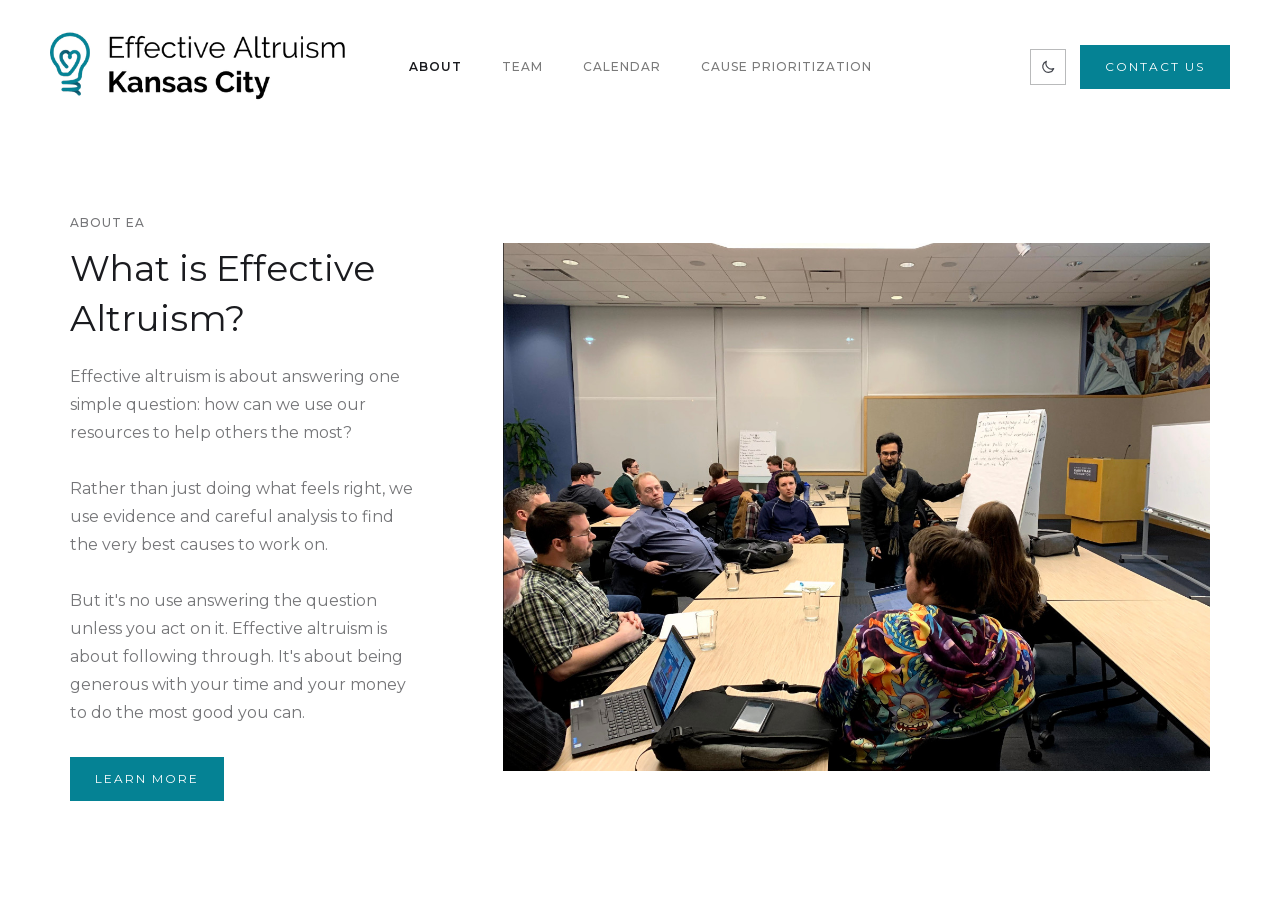
==== about.html @ 5e343db5 "Give About and Team their own pages and cache-bust theme.css" ====
<!DOCTYPE html>
<html data-wf-page="5efc24c0192ece7bf5b086d4" data-wf-site="5efc24bf9747b84440709797">
<head>
  <meta charset="utf-8">
  <title>About Effective Altruism | Effective Altruism Kansas City</title>
  <meta content="What effective altruism is and how EA Kansas City approaches it: using evidence and careful analysis to find the best causes, then actually following through." name="description">
  <meta content="About Effective Altruism | Effective Altruism Kansas City" property="og:title">
  <meta content="What effective altruism is and how EA Kansas City approaches it: using evidence and careful analysis to find the best causes, then actually following through." property="og:description">
  <meta content="About Effective Altruism | Effective Altruism Kansas City" property="twitter:title">
  <meta content="What effective altruism is and how EA Kansas City approaches it: using evidence and careful analysis to find the best causes, then actually following through." property="twitter:description">
  <meta content="https://www.eakansascity.org/images/eapresentation.jpg" property="og:image">
  <meta content="https://www.eakansascity.org/images/eapresentation.jpg" name="twitter:image">
  <meta property="og:type" content="website">
  <meta content="summary_large_image" name="twitter:card">
  <meta content="width=device-width, initial-scale=1" name="viewport">
  <link href="css/normalize.css" rel="stylesheet" type="text/css">
  <link href="css/webflow.css" rel="stylesheet" type="text/css">
  <link href="css/effective-altruism-kansas-city.webflow.css" rel="stylesheet" type="text/css">
  <link href="css/fonts.css" rel="stylesheet" type="text/css">
  <meta name="theme-color" id="meta-theme" content="#ffffff">
  <link href="css/theme.css?v=2" rel="stylesheet" type="text/css">
  <script type="text/javascript">(function(){var t=null;try{t=localStorage.getItem('eakc-theme')}catch(e){}if(t!=='dark'&&t!=='light')t=matchMedia('(prefers-color-scheme: dark)').matches?'dark':'light';document.documentElement.setAttribute('data-theme',t)})();</script>
  <script type="text/javascript">!function(o,c){var n=c.documentElement,t=" w-mod-";n.className+=t+"js",("ontouchstart"in o||o.DocumentTouch&&c instanceof DocumentTouch)&&(n.className+=t+"touch")}(window,document);</script>
  <link href="https://www.eakansascity.org/about.html" rel="canonical">
  <meta content="https://www.eakansascity.org/about.html" property="og:url">
  <link href="images/favicon.ico" rel="shortcut icon" type="image/x-icon">
  <link href="images/webclip.png" rel="apple-touch-icon">
</head>
<body>
  <div data-collapse="medium" data-animation="default" data-duration="400" role="banner" class="navigation w-nav">
    <div class="navigation-wrap"><a class='logo-link w-nav-brand' href='index.html'><img src="images/eakclogosmall.png" width="300" srcset="images/eakclogosmall-p-500.png 500w, images/eakclogosmall-p-800.png 800w, images/eakclogosmall-p-1080.png 1080w, images/eakclogosmall-p-1600.png 1600w, images/eakclogosmall.png 1843w" sizes="(max-width: 479px) 100vw, 300px" alt="Effective Altruism Kansas City logo" class="logo-image"></a>
      <div class="menu">
        <nav role="navigation" class="navigation-items w-nav-menu"><a aria-current='page' href="about.html" class="navigation-item w-nav-link w--current">About</a><a href="team.html" class="navigation-item w-nav-link">team</a><a href="calendar.html" class="navigation-item w-nav-link">Calendar</a><a href="cause-prioritization.html" class="navigation-item w-nav-link">Cause Prioritization</a></nav>
        <div class="menu-button w-nav-button"><img src="images/menu-icon_1menu-icon.png" width="22" alt="" class="menu-icon"></div>
      </div>
      <div class="nav-actions">
        <button class="theme-toggle" id="theme-toggle" aria-label="Toggle dark mode">
          <svg class="icon-moon" width="16" height="16" viewBox="0 0 24 24" fill="none" aria-hidden="true"><path d="M20.5 14.5A8.5 8.5 0 0 1 9.5 3.5a8.5 8.5 0 1 0 11 11Z" stroke="currentColor" stroke-width="1.8" stroke-linejoin="round"/></svg>
          <svg class="icon-sun" width="16" height="16" viewBox="0 0 24 24" fill="none" aria-hidden="true"><circle cx="12" cy="12" r="4.4" stroke="currentColor" stroke-width="1.8"/><path d="M12 2.5v2.4M12 19.1v2.4M2.5 12h2.4M19.1 12h2.4M5.3 5.3l1.7 1.7M17 17l1.7 1.7M18.7 5.3 17 7M7 17l-1.7 1.7" stroke="currentColor" stroke-width="1.8" stroke-linecap="round"/></svg>
        </button>
        <a href="mailto:info@eakansascity.org?subject=You&#x27;ve%20got%20mail!" class="button cc-contact-us w-inline-block">
          <div>Contact US</div>
        </a>
      </div>
    </div>
  </div>
  <div class="section">
    <div class="container">
      <div class="home-content-wrap">
        <div class="w-layout-grid about-grid">
          <div id="w-node-76c147234d34-f5b086d4">
            <div class="home-section-wrap">
              <div class="label cc-light">About ea</div>
              <h2 class="section-heading">What is Effective Altruism?</h2>
              <p class="paragraph-light">Effective altruism is about answering one simple question: how can we use our resources to help others the most?<br><br>Rather than just doing what feels right, we use evidence and careful analysis to find the very best causes to work on.<br><br>But it&#x27;s no use answering the question unless you act on it. Effective altruism is about following through. It&#x27;s about being generous with your time and your money to do the most good you can.</p>
            </div>
            <a href="https://www.effectivealtruism.org/" target="_blank" class="button w-inline-block">
              <div>Learn More</div>
            </a>
          </div><img src="images/eapresentation.jpg" srcset="images/eapresentation-p-500.jpeg 500w, images/eapresentation-p-1080.jpeg 1080w, images/eapresentation.jpg 1337w" sizes="(max-width: 479px) 100vw, (max-width: 767px) 96vw, 100vw" id="w-node-76c147234d3f-f5b086d4" alt="Effective Altruism Kansas City members at a discussion meetup"></div>
      </div>
    </div>
  </div>
  <script src="js/jquery-3.4.1.min.js" type="text/javascript" integrity="sha256-CSXorXvZcTkaix6Yvo6HppcZGetbYMGWSFlBw8HfCJo="></script>
  <script src="js/webflow.js" type="text/javascript"></script>
  <script src="js/theme.js" type="text/javascript"></script>
</body>
</html>
---- css/webflow.css ----
@font-face {
  font-family: 'webflow-icons';
  src: url("[data-uri]") format('truetype');
  font-weight: normal;
  font-style: normal;
}
[class^="w-icon-"],
[class*=" w-icon-"] {
  /* use !important to prevent issues with browser extensions that change fonts */
  font-family: 'webflow-icons' !important;
  speak: none;
  font-style: normal;
  font-weight: normal;
  font-variant: normal;
  text-transform: none;
  line-height: 1;
  /* Better Font Rendering =========== */
  -webkit-font-smoothing: antialiased;
  -moz-osx-font-smoothing: grayscale;
}
.w-icon-slider-right:before {
  content: "\e600";
}
.w-icon-slider-left:before {
  content: "\e601";
}
.w-icon-nav-menu:before {
  content: "\e602";
}
.w-icon-arrow-down:before,
.w-icon-dropdown-toggle:before {
  content: "\e603";
}
.w-icon-file-upload-remove:before {
  content: "\e900";
}
.w-icon-file-upload-icon:before {
  content: "\e903";
}
* {
  -webkit-box-sizing: border-box;
  -moz-box-sizing: border-box;
  box-sizing: border-box;
}
html {
  height: 100%;
}
body {
  margin: 0;
  min-height: 100%;
  background-color: #fff;
  font-family: Arial, sans-serif;
  font-size: 14px;
  line-height: 20px;
  color: #333;
}
img {
  max-width: 100%;
  vertical-align: middle;
  display: inline-block;
}
html.w-mod-touch * {
  background-attachment: scroll !important;
}
.w-block {
  display: block;
}
.w-inline-block {
  max-width: 100%;
  display: inline-block;
}
.w-clearfix:before,
.w-clearfix:after {
  content: " ";
  display: table;
  grid-column-start: 1;
  grid-row-start: 1;
  grid-column-end: 2;
  grid-row-end: 2;
}
.w-clearfix:after {
  clear: both;
}
.w-hidden {
  display: none;
}
.w-button {
  display: inline-block;
  padding: 9px 15px;
  background-color: #3898EC;
  color: white;
  border: 0;
  line-height: inherit;
  text-decoration: none;
  cursor: pointer;
  border-radius: 0;
}
input.w-button {
  -webkit-appearance: button;
}
html[data-w-dynpage] [data-w-cloak] {
  color: transparent !important;
}
.w-webflow-badge,
.w-webflow-badge * {
  position: static;
  left: auto;
  top: auto;
  right: auto;
  bottom: auto;
  z-index: auto;
  display: block;
  visibility: visible;
  overflow: visible;
  overflow-x: visible;
  overflow-y: visible;
  box-sizing: border-box;
  width: auto;
  height: auto;
  max-height: none;
  max-width: none;
  min-height: 0;
  min-width: 0;
  margin: 0;
  padding: 0;
  float: none;
  clear: none;
  border: 0 none transparent;
  border-radius: 0;
  background: none;
  background-image: none;
  background-position: 0% 0%;
  background-size: auto auto;
  background-repeat: repeat;
  background-origin: padding-box;
  background-clip: border-box;
  background-attachment: scroll;
  background-color: transparent;
  box-shadow: none;
  opacity: 1.0;
  transform: none;
  transition: none;
  direction: ltr;
  font-family: inherit;
  font-weight: inherit;
  color: inherit;
  font-size: inherit;
  line-height: inherit;
  font-style: inherit;
  font-variant: inherit;
  text-align: inherit;
  letter-spacing: inherit;
  text-decoration: inherit;
  text-indent: 0;
  text-transform: inherit;
  list-style-type: disc;
  text-shadow: none;
  font-smoothing: auto;
  vertical-align: baseline;
  cursor: inherit;
  white-space: inherit;
  word-break: normal;
  word-spacing: normal;
  word-wrap: normal;
}
.w-webflow-badge {
  position: fixed !important;
  display: inline-block !important;
  visibility: visible !important;
  opacity: 1 !important;
  z-index: 2147483647 !important;
  top: auto !important;
  right: 12px !important;
  bottom: 12px !important;
  left: auto !important;
  color: #AAADB0 !important;
  background-color: #fff !important;
  border-radius: 3px !important;
  padding: 6px 8px 6px 6px !important;
  font-size: 12px !important;
  opacity: 1.0 !important;
  line-height: 14px !important;
  text-decoration: none !important;
  transform: none !important;
  margin: 0 !important;
  width: auto !important;
  height: auto !important;
  overflow: visible !important;
  white-space: nowrap;
  box-shadow: 0 0 0 1px rgba(0, 0, 0, 0.1), 0px 1px 3px rgba(0, 0, 0, 0.1);
  cursor: pointer;
}
.w-webflow-badge > img {
  display: inline-block !important;
  visibility: visible !important;
  opacity: 1 !important;
  vertical-align: middle !important;
}
h1,
h2,
h3,
h4,
h5,
h6 {
  font-weight: bold;
  margin-bottom: 10px;
}
h1 {
  font-size: 38px;
  line-height: 44px;
  margin-top: 20px;
}
h2 {
  font-size: 32px;
  line-height: 36px;
  margin-top: 20px;
}
h3 {
  font-size: 24px;
  line-height: 30px;
  margin-top: 20px;
}
h4 {
  font-size: 18px;
  line-height: 24px;
  margin-top: 10px;
}
h5 {
  font-size: 14px;
  line-height: 20px;
  margin-top: 10px;
}
h6 {
  font-size: 12px;
  line-height: 18px;
  margin-top: 10px;
}
p {
  margin-top: 0;
  margin-bottom: 10px;
}
blockquote {
  margin: 0 0 10px 0;
  padding: 10px 20px;
  border-left: 5px solid #E2E2E2;
  font-size: 18px;
  line-height: 22px;
}
figure {
  margin: 0;
  margin-bottom: 10px;
}
figcaption {
  margin-top: 5px;
  text-align: center;
}
ul,
ol {
  margin-top: 0px;
  margin-bottom: 10px;
  padding-left: 40px;
}
.w-list-unstyled {
  padding-left: 0;
  list-style: none;
}
.w-embed:before,
.w-embed:after {
  content: " ";
  display: table;
  grid-column-start: 1;
  grid-row-start: 1;
  grid-column-end: 2;
  grid-row-end: 2;
}
.w-embed:after {
  clear: both;
}
.w-video {
  width: 100%;
  position: relative;
  padding: 0;
}
.w-video iframe,
.w-video object,
.w-video embed {
  position: absolute;
  top: 0;
  left: 0;
  width: 100%;
  height: 100%;
}
fieldset {
  padding: 0;
  margin: 0;
  border: 0;
}
button,
html input[type="button"],
input[type="reset"] {
  border: 0;
  cursor: pointer;
  -webkit-appearance: button;
}
.w-form {
  margin: 0 0 15px;
}
.w-form-done {
  display: none;
  padding: 20px;
  text-align: center;
  background-color: #dddddd;
}
.w-form-fail {
  display: none;
  margin-top: 10px;
  padding: 10px;
  background-color: #ffdede;
}
label {
  display: block;
  margin-bottom: 5px;
  font-weight: bold;
}
.w-input,
.w-select {
  display: block;
  width: 100%;
  height: 38px;
  padding: 8px 12px;
  margin-bottom: 10px;
  font-size: 14px;
  line-height: 1.428571429;
  color: #333333;
  vertical-align: middle;
  background-color: #ffffff;
  border: 1px solid #cccccc;
}
.w-input:-moz-placeholder,
.w-select:-moz-placeholder {
  color: #999;
}
.w-input::-moz-placeholder,
.w-select::-moz-placeholder {
  color: #999;
  opacity: 1;
}
.w-input:-ms-input-placeholder,
.w-select:-ms-input-placeholder {
  color: #999;
}
.w-input::-webkit-input-placeholder,
.w-select::-webkit-input-placeholder {
  color: #999;
}
.w-input:focus,
.w-select:focus {
  border-color: #3898EC;
  outline: 0;
}
.w-input[disabled],
.w-select[disabled],
.w-input[readonly],
.w-select[readonly],
fieldset[disabled] .w-input,
fieldset[disabled] .w-select {
  cursor: not-allowed;
  background-color: #eeeeee;
}
textarea.w-input,
textarea.w-select {
  height: auto;
}
.w-select {
  background-color: #f3f3f3;
}
.w-select[multiple] {
  height: auto;
}
.w-form-label {
  display: inline-block;
  cursor: pointer;
  font-weight: normal;
  margin-bottom: 0px;
}
.w-radio {
  display: block;
  margin-bottom: 5px;
  padding-left: 20px;
}
.w-radio:before,
.w-radio:after {
  content: " ";
  display: table;
  grid-column-start: 1;
  grid-row-start: 1;
  grid-column-end: 2;
  grid-row-end: 2;
}
.w-radio:after {
  clear: both;
}
.w-radio-input {
  margin: 4px 0 0;
  margin-top: 1px \9;
  line-height: normal;
  float: left;
  margin-left: -20px;
}
.w-radio-input {
  margin-top: 3px;
}
.w-file-upload {
  display: block;
  margin-bottom: 10px;
}
.w-file-upload-input {
  width: 0.1px;
  height: 0.1px;
  opacity: 0;
  overflow: hidden;
  position: absolute;
  z-index: -100;
}
.w-file-upload-default,
.w-file-upload-uploading,
.w-file-upload-success {
  display: inline-block;
  color: #333333;
}
.w-file-upload-error {
  display: block;
  margin-top: 10px;
}
.w-file-upload-default.w-hidden,
.w-file-upload-uploading.w-hidden,
.w-file-upload-error.w-hidden,
.w-file-upload-success.w-hidden {
  display: none;
}
.w-file-upload-uploading-btn {
  display: flex;
  font-size: 14px;
  font-weight: normal;
  cursor: pointer;
  margin: 0;
  padding: 8px 12px;
  border: 1px solid #cccccc;
  background-color: #fafafa;
}
.w-file-upload-file {
  display: flex;
  flex-grow: 1;
  justify-content: space-between;
  margin: 0;
  padding: 8px 9px 8px 11px;
  border: 1px solid #cccccc;
  background-color: #fafafa;
}
.w-file-upload-file-name {
  font-size: 14px;
  font-weight: normal;
  display: block;
}
.w-file-remove-link {
  margin-top: 3px;
  margin-left: 10px;
  width: auto;
  height: auto;
  padding: 3px;
  display: block;
  cursor: pointer;
}
.w-icon-file-upload-remove {
  margin: auto;
  font-size: 10px;
}
.w-file-upload-error-msg {
  display: inline-block;
  color: #ea384c;
  padding: 2px 0;
}
.w-file-upload-info {
  display: inline-block;
  line-height: 38px;
  padding: 0 12px;
}
.w-file-upload-label {
  display: inline-block;
  font-size: 14px;
  font-weight: normal;
  cursor: pointer;
  margin: 0;
  padding: 8px 12px;
  border: 1px solid #cccccc;
  background-color: #fafafa;
}
.w-icon-file-upload-icon,
.w-icon-file-upload-uploading {
  display: inline-block;
  margin-right: 8px;
  width: 20px;
}
.w-icon-file-upload-uploading {
  height: 20px;
}
.w-container {
  margin-left: auto;
  margin-right: auto;
  max-width: 940px;
}
.w-container:before,
.w-container:after {
  content: " ";
  display: table;
  grid-column-start: 1;
  grid-row-start: 1;
  grid-column-end: 2;
  grid-row-end: 2;
}
.w-container:after {
  clear: both;
}
.w-container .w-row {
  margin-left: -10px;
  margin-right: -10px;
}
.w-row:before,
.w-row:after {
  content: " ";
  display: table;
  grid-column-start: 1;
  grid-row-start: 1;
  grid-column-end: 2;
  grid-row-end: 2;
}
.w-row:after {
  clear: both;
}
.w-row .w-row {
  margin-left: 0;
  margin-right: 0;
}
.w-col {
  position: relative;
  float: left;
  width: 100%;
  min-height: 1px;
  padding-left: 10px;
  padding-right: 10px;
}
.w-col .w-col {
  padding-left: 0;
  padding-right: 0;
}
.w-col-1 {
  width: 8.33333333%;
}
.w-col-2 {
  width: 16.66666667%;
}
.w-col-3 {
  width: 25%;
}
.w-col-4 {
  width: 33.33333333%;
}
.w-col-5 {
  width: 41.66666667%;
}
.w-col-6 {
  width: 50%;
}
.w-col-7 {
  width: 58.33333333%;
}
.w-col-8 {
  width: 66.66666667%;
}
.w-col-9 {
  width: 75%;
}
.w-col-10 {
  width: 83.33333333%;
}
.w-col-11 {
  width: 91.66666667%;
}
.w-col-12 {
  width: 100%;
}
.w-hidden-main {
  display: none !important;
}
@media screen and (max-width: 991px) {
  .w-container {
    max-width: 728px;
  }
  .w-hidden-main {
    display: inherit !important;
  }
  .w-hidden-medium {
    display: none !important;
  }
  .w-col-medium-1 {
    width: 8.33333333%;
  }
  .w-col-medium-2 {
    width: 16.66666667%;
  }
  .w-col-medium-3 {
    width: 25%;
  }
  .w-col-medium-4 {
    width: 33.33333333%;
  }
  .w-col-medium-5 {
    width: 41.66666667%;
  }
  .w-col-medium-6 {
    width: 50%;
  }
  .w-col-medium-7 {
    width: 58.33333333%;
  }
  .w-col-medium-8 {
    width: 66.66666667%;
  }
  .w-col-medium-9 {
    width: 75%;
  }
  .w-col-medium-10 {
    width: 83.33333333%;
  }
  .w-col-medium-11 {
    width: 91.66666667%;
  }
  .w-col-medium-12 {
    width: 100%;
  }
  .w-col-stack {
    width: 100%;
    left: auto;
    right: auto;
  }
}
@media screen and (max-width: 767px) {
  .w-hidden-main {
    display: inherit !important;
  }
  .w-hidden-medium {
    display: inherit !important;
  }
  .w-hidden-small {
    display: none !important;
  }
  .w-row,
  .w-container .w-row {
    margin-left: 0;
    margin-right: 0;
  }
  .w-col {
    width: 100%;
    left: auto;
    right: auto;
  }
  .w-col-small-1 {
    width: 8.33333333%;
  }
  .w-col-small-2 {
    width: 16.66666667%;
  }
  .w-col-small-3 {
    width: 25%;
  }
  .w-col-small-4 {
    width: 33.33333333%;
  }
  .w-col-small-5 {
    width: 41.66666667%;
  }
  .w-col-small-6 {
    width: 50%;
  }
  .w-col-small-7 {
    width: 58.33333333%;
  }
  .w-col-small-8 {
    width: 66.66666667%;
  }
  .w-col-small-9 {
    width: 75%;
  }
  .w-col-small-10 {
    width: 83.33333333%;
  }
  .w-col-small-11 {
    width: 91.66666667%;
  }
  .w-col-small-12 {
    width: 100%;
  }
}
@media screen and (max-width: 479px) {
  .w-container {
    max-width: none;
  }
  .w-hidden-main {
    display: inherit !important;
  }
  .w-hidden-medium {
    display: inherit !important;
  }
  .w-hidden-small {
    display: inherit !important;
  }
  .w-hidden-tiny {
    display: none !important;
  }
  .w-col {
    width: 100%;
  }
  .w-col-tiny-1 {
    width: 8.33333333%;
  }
  .w-col-tiny-2 {
    width: 16.66666667%;
  }
  .w-col-tiny-3 {
    width: 25%;
  }
  .w-col-tiny-4 {
    width: 33.33333333%;
  }
  .w-col-tiny-5 {
    width: 41.66666667%;
  }
  .w-col-tiny-6 {
    width: 50%;
  }
  .w-col-tiny-7 {
    width: 58.33333333%;
  }
  .w-col-tiny-8 {
    width: 66.66666667%;
  }
  .w-col-tiny-9 {
    width: 75%;
  }
  .w-col-tiny-10 {
    width: 83.33333333%;
  }
  .w-col-tiny-11 {
    width: 91.66666667%;
  }
  .w-col-tiny-12 {
    width: 100%;
  }
}
.w-widget {
  position: relative;
}
.w-widget-map {
  width: 100%;
  height: 400px;
}
.w-widget-map label {
  width: auto;
  display: inline;
}
.w-widget-map img {
  max-width: inherit;
}
.w-widget-map .gm-style-iw {
  text-align: center;
}
.w-widget-map .gm-style-iw > button {
  display: none !important;
}
.w-widget-twitter {
  overflow: hidden;
}
.w-widget-twitter-count-shim {
  display: inline-block;
  vertical-align: top;
  position: relative;
  width: 28px;
  height: 20px;
  text-align: center;
  background: white;
  border: #758696 solid 1px;
  border-radius: 3px;
}
.w-widget-twitter-count-shim * {
  pointer-events: none;
  -webkit-user-select: none;
  -moz-user-select: none;
  -ms-user-select: none;
  user-select: none;
}
.w-widget-twitter-count-shim .w-widget-twitter-count-inner {
  position: relative;
  font-size: 15px;
  line-height: 12px;
  text-align: center;
  color: #999;
  font-family: serif;
}
.w-widget-twitter-count-shim .w-widget-twitter-count-clear {
  position: relative;
  display: block;
}
.w-widget-twitter-count-shim.w--large {
  width: 36px;
  height: 28px;
}
.w-widget-twitter-count-shim.w--large .w-widget-twitter-count-inner {
  font-size: 18px;
  line-height: 18px;
}
.w-widget-twitter-count-shim:not(.w--vertical) {
  margin-left: 5px;
  margin-right: 8px;
}
.w-widget-twitter-count-shim:not(.w--vertical).w--large {
  margin-left: 6px;
}
.w-widget-twitter-count-shim:not(.w--vertical):before,
.w-widget-twitter-count-shim:not(.w--vertical):after {
  top: 50%;
  left: 0;
  border: solid transparent;
  content: " ";
  height: 0;
  width: 0;
  position: absolute;
  pointer-events: none;
}
.w-widget-twitter-count-shim:not(.w--vertical):before {
  border-color: rgba(117, 134, 150, 0);
  border-right-color: #5d6c7b;
  border-width: 4px;
  margin-left: -9px;
  margin-top: -4px;
}
.w-widget-twitter-count-shim:not(.w--vertical).w--large:before {
  border-width: 5px;
  margin-left: -10px;
  margin-top: -5px;
}
.w-widget-twitter-count-shim:not(.w--vertical):after {
  border-color: rgba(255, 255, 255, 0);
  border-right-color: white;
  border-width: 4px;
  margin-left: -8px;
  margin-top: -4px;
}
.w-widget-twitter-count-shim:not(.w--vertical).w--large:after {
  border-width: 5px;
  margin-left: -9px;
  margin-top: -5px;
}
.w-widget-twitter-count-shim.w--vertical {
  width: 61px;
  height: 33px;
  margin-bottom: 8px;
}
.w-widget-twitter-count-shim.w--vertical:before,
.w-widget-twitter-count-shim.w--vertical:after {
  top: 100%;
  left: 50%;
  border: solid transparent;
  content: " ";
  height: 0;
  width: 0;
  position: absolute;
  pointer-events: none;
}
.w-widget-twitter-count-shim.w--vertical:before {
  border-color: rgba(117, 134, 150, 0);
  border-top-color: #5d6c7b;
  border-width: 5px;
  margin-left: -5px;
}
.w-widget-twitter-count-shim.w--vertical:after {
  border-color: rgba(255, 255, 255, 0);
  border-top-color: white;
  border-width: 4px;
  margin-left: -4px;
}
.w-widget-twitter-count-shim.w--vertical .w-widget-twitter-count-inner {
  font-size: 18px;
  line-height: 22px;
}
.w-widget-twitter-count-shim.w--vertical.w--large {
  width: 76px;
}
.w-widget-gplus {
  overflow: hidden;
}
.w-background-video {
  position: relative;
  overflow: hidden;
  height: 500px;
  color: white;
}
.w-background-video > video {
  background-size: cover;
  background-position: 50% 50%;
  position: absolute;
  margin: auto;
  width: 100%;
  height: 100%;
  right: -100%;
  bottom: -100%;
  top: -100%;
  left: -100%;
  object-fit: cover;
  z-index: -100;
}
.w-background-video > video::-webkit-media-controls-start-playback-button {
  display: none !important;
  -webkit-appearance: none;
}
.w-slider {
  position: relative;
  height: 300px;
  text-align: center;
  background: #dddddd;
  clear: both;
  -webkit-tap-highlight-color: rgba(0, 0, 0, 0);
  tap-highlight-color: rgba(0, 0, 0, 0);
}
.w-slider-mask {
  position: relative;
  display: block;
  overflow: hidden;
  z-index: 1;
  left: 0;
  right: 0;
  height: 100%;
  white-space: nowrap;
}
.w-slide {
  position: relative;
  display: inline-block;
  vertical-align: top;
  width: 100%;
  height: 100%;
  white-space: normal;
  text-align: left;
}
.w-slider-nav {
  position: absolute;
  z-index: 2;
  top: auto;
  right: 0;
  bottom: 0;
  left: 0;
  margin: auto;
  padding-top: 10px;
  height: 40px;
  text-align: center;
  -webkit-tap-highlight-color: rgba(0, 0, 0, 0);
  tap-highlight-color: rgba(0, 0, 0, 0);
}
.w-slider-nav.w-round > div {
  border-radius: 100%;
}
.w-slider-nav.w-num > div {
  width: auto;
  height: auto;
  padding: 0.2em 0.5em;
  font-size: inherit;
  line-height: inherit;
}
.w-slider-nav.w-shadow > div {
  box-shadow: 0 0 3px rgba(51, 51, 51, 0.4);
}
.w-slider-nav-invert {
  color: #fff;
}
.w-slider-nav-invert > div {
  background-color: rgba(34, 34, 34, 0.4);
}
.w-slider-nav-invert > div.w-active {
  background-color: #222;
}
.w-slider-dot {
  position: relative;
  display: inline-block;
  width: 1em;
  height: 1em;
  background-color: rgba(255, 255, 255, 0.4);
  cursor: pointer;
  margin: 0 3px 0.5em;
  transition: background-color 100ms, color 100ms;
}
.w-slider-dot.w-active {
  background-color: #fff;
}
.w-slider-arrow-left,
.w-slider-arrow-right {
  position: absolute;
  width: 80px;
  top: 0;
  right: 0;
  bottom: 0;
  left: 0;
  margin: auto;
  cursor: pointer;
  overflow: hidden;
  color: white;
  font-size: 40px;
  -webkit-tap-highlight-color: rgba(0, 0, 0, 0);
  tap-highlight-color: rgba(0, 0, 0, 0);
  -webkit-user-select: none;
  -moz-user-select: none;
  -ms-user-select: none;
  user-select: none;
}
.w-slider-arrow-left [class^="w-icon-"],
.w-slider-arrow-right [class^="w-icon-"],
.w-slider-arrow-left [class*=" w-icon-"],
.w-slider-arrow-right [class*=" w-icon-"] {
  position: absolute;
}
.w-slider-arrow-left {
  z-index: 3;
  right: auto;
}
.w-slider-arrow-right {
  z-index: 4;
  left: auto;
}
.w-icon-slider-left,
.w-icon-slider-right {
  top: 0;
  right: 0;
  bottom: 0;
  left: 0;
  margin: auto;
  width: 1em;
  height: 1em;
}
.w-dropdown {
  display: inline-block;
  position: relative;
  text-align: left;
  margin-left: auto;
  margin-right: auto;
  z-index: 900;
}
.w-dropdown-btn,
.w-dropdown-toggle,
.w-dropdown-link {
  position: relative;
  vertical-align: top;
  text-decoration: none;
  color: #222222;
  padding: 20px;
  text-align: left;
  margin-left: auto;
  margin-right: auto;
  white-space: nowrap;
}
.w-dropdown-toggle {
  -webkit-user-select: none;
  -moz-user-select: none;
  -ms-user-select: none;
  user-select: none;
  display: inline-block;
  cursor: pointer;
  padding-right: 40px;
}
.w-icon-dropdown-toggle {
  position: absolute;
  top: 0;
  right: 0;
  bottom: 0;
  margin: auto;
  margin-right: 20px;
  width: 1em;
  height: 1em;
}
.w-dropdown-list {
  position: absolute;
  background: #dddddd;
  display: none;
  min-width: 100%;
}
.w-dropdown-list.w--open {
  display: block;
}
.w-dropdown-link {
  padding: 10px 20px;
  display: block;
  color: #222222;
}
.w-dropdown-link.w--current {
  color: #0082f3;
}
@media screen and (max-width: 767px) {
  .w-nav-brand {
    padding-left: 10px;
  }
}
/**
 * ## Note
 * Safari (on both iOS and OS X) does not handle viewport units (vh, vw) well.
 * For example percentage units do not work on descendants of elements that
 * have any dimensions expressed in viewport units. It also doesn’t handle them at
 * all in `calc()`.
 */
/**
 * Wrapper around all lightbox elements
 *
 * 1. Since the lightbox can receive focus, IE also gives it an outline.
 * 2. Fixes flickering on Chrome when a transition is in progress
 *    underneath the lightbox.
 */
.w-lightbox-backdrop {
  color: #000;
  cursor: auto;
  font-family: serif;
  font-size: medium;
  font-style: normal;
  font-variant: normal;
  font-weight: normal;
  letter-spacing: normal;
  line-height: normal;
  list-style: disc;
  text-align: start;
  text-indent: 0;
  text-shadow: none;
  text-transform: none;
  visibility: visible;
  white-space: normal;
  word-break: normal;
  word-spacing: normal;
  word-wrap: normal;
  position: fixed;
  top: 0;
  right: 0;
  bottom: 0;
  left: 0;
  color: #fff;
  font-family: "Helvetica Neue", Helvetica, Ubuntu, "Segoe UI", Verdana, sans-serif;
  font-size: 17px;
  line-height: 1.2;
  font-weight: 300;
  text-align: center;
  background: rgba(0, 0, 0, 0.9);
  z-index: 2000;
  outline: 0;
  /* 1 */
  opacity: 0;
  -webkit-user-select: none;
  -moz-user-select: none;
  -ms-user-select: none;
  -webkit-tap-highlight-color: transparent;
  -webkit-transform: translate(0, 0);
  /* 2 */
}
/**
 * Neat trick to bind the rubberband effect to our canvas instead of the whole
 * document on iOS. It also prevents a bug that causes the document underneath to scroll.
 */
.w-lightbox-backdrop,
.w-lightbox-container {
  height: 100%;
  overflow: auto;
  -webkit-overflow-scrolling: touch;
}
.w-lightbox-content {
  position: relative;
  height: 100vh;
  overflow: hidden;
}
.w-lightbox-view {
  position: absolute;
  width: 100vw;
  height: 100vh;
  opacity: 0;
}
.w-lightbox-view:before {
  content: "";
  height: 100vh;
}
/* .w-lightbox-content */
.w-lightbox-group,
.w-lightbox-group .w-lightbox-view,
.w-lightbox-group .w-lightbox-view:before {
  height: 86vh;
}
.w-lightbox-frame,
.w-lightbox-view:before {
  display: inline-block;
  vertical-align: middle;
}
/*
 * 1. Remove default margin set by user-agent on the <figure> element.
 */
.w-lightbox-figure {
  position: relative;
  margin: 0;
  /* 1 */
}
.w-lightbox-group .w-lightbox-figure {
  cursor: pointer;
}
/**
 * IE adds image dimensions as width and height attributes on the IMG tag,
 * but we need both width and height to be set to auto to enable scaling.
 */
.w-lightbox-img {
  width: auto;
  height: auto;
  max-width: none;
}
/**
 * 1. Reset if style is set by user on "All Images"
 */
.w-lightbox-image {
  display: block;
  float: none;
  /* 1 */
  max-width: 100vw;
  max-height: 100vh;
}
.w-lightbox-group .w-lightbox-image {
  max-height: 86vh;
}
.w-lightbox-caption {
  position: absolute;
  right: 0;
  bottom: 0;
  left: 0;
  padding: .5em 1em;
  background: rgba(0, 0, 0, 0.4);
  text-align: left;
  text-overflow: ellipsis;
  white-space: nowrap;
  overflow: hidden;
}
.w-lightbox-embed {
  position: absolute;
  top: 0;
  right: 0;
  bottom: 0;
  left: 0;
  width: 100%;
  height: 100%;
}
.w-lightbox-control {
  position: absolute;
  top: 0;
  width: 4em;
  background-size: 24px;
  background-repeat: no-repeat;
  background-position: center;
  cursor: pointer;
  -webkit-transition: all .3s;
  transition: all .3s;
}
.w-lightbox-left {
  display: none;
  bottom: 0;
  left: 0;
  /* <svg xmlns="http://www.w3.org/2000/svg" viewBox="-20 0 24 40" width="24" height="40"><g transform="rotate(45)"><path d="m0 0h5v23h23v5h-28z" opacity=".4"/><path d="m1 1h3v23h23v3h-26z" fill="#fff"/></g></svg> */
  background-image: url("[data-uri]");
}
.w-lightbox-right {
  display: none;
  right: 0;
  bottom: 0;
  /* <svg xmlns="http://www.w3.org/2000/svg" viewBox="-4 0 24 40" width="24" height="40"><g transform="rotate(45)"><path d="m0-0h28v28h-5v-23h-23z" opacity=".4"/><path d="m1 1h26v26h-3v-23h-23z" fill="#fff"/></g></svg> */
  background-image: url("[data-uri]");
}
/*
 * Without specifying the with and height inside the SVG, all versions of IE render the icon too small.
 * The bug does not seem to manifest itself if the elements are tall enough such as the above arrows.
 * (http://stackoverflow.com/questions/16092114/background-size-differs-in-internet-explorer)
 */
.w-lightbox-close {
  right: 0;
  height: 2.6em;
  /* <svg xmlns="http://www.w3.org/2000/svg" viewBox="-4 0 18 17" width="18" height="17"><g transform="rotate(45)"><path d="m0 0h7v-7h5v7h7v5h-7v7h-5v-7h-7z" opacity=".4"/><path d="m1 1h7v-7h3v7h7v3h-7v7h-3v-7h-7z" fill="#fff"/></g></svg> */
  background-image: url("[data-uri]");
  background-size: 18px;
}
/**
 * 1. All IE versions add extra space at the bottom without this.
 */
.w-lightbox-strip {
  position: absolute;
  bottom: 0;
  left: 0;
  right: 0;
  padding: 0 1vh;
  line-height: 0;
  /* 1 */
  white-space: nowrap;
  overflow-x: auto;
  overflow-y: hidden;
}
/*
 * 1. We use content-box to avoid having to do `width: calc(10vh + 2vw)`
 *    which doesn’t work in Safari anyway.
 * 2. Chrome renders images pixelated when switching to GPU. Making sure
 *    the parent is also rendered on the GPU (by setting translate3d for
 *    example) fixes this behavior.
 */
.w-lightbox-item {
  display: inline-block;
  width: 10vh;
  padding: 2vh 1vh;
  box-sizing: content-box;
  /* 1 */
  cursor: pointer;
  -webkit-transform: translate3d(0, 0, 0);
  /* 2 */
}
.w-lightbox-active {
  opacity: .3;
}
.w-lightbox-thumbnail {
  position: relative;
  height: 10vh;
  background: #222;
  overflow: hidden;
}
.w-lightbox-thumbnail-image {
  position: absolute;
  top: 0;
  left: 0;
}
.w-lightbox-thumbnail .w-lightbox-tall {
  top: 50%;
  width: 100%;
  -webkit-transform: translate(0, -50%);
  -ms-transform: translate(0, -50%);
  transform: translate(0, -50%);
}
.w-lightbox-thumbnail .w-lightbox-wide {
  left: 50%;
  height: 100%;
  -webkit-transform: translate(-50%, 0);
  -ms-transform: translate(-50%, 0);
  transform: translate(-50%, 0);
}
/*
 * Spinner
 *
 * Absolute pixel values are used to avoid rounding errors that would cause
 * the white spinning element to be misaligned with the track.
 */
.w-lightbox-spinner {
  position: absolute;
  top: 50%;
  left: 50%;
  box-sizing: border-box;
  width: 40px;
  height: 40px;
  margin-top: -20px;
  margin-left: -20px;
  border: 5px solid rgba(0, 0, 0, 0.4);
  border-radius: 50%;
  -webkit-animation: spin .8s infinite linear;
  animation: spin .8s infinite linear;
}
.w-lightbox-spinner:after {
  content: "";
  position: absolute;
  top: -4px;
  right: -4px;
  bottom: -4px;
  left: -4px;
  border: 3px solid transparent;
  border-bottom-color: #fff;
  border-radius: 50%;
}
/*
 * Utility classes
 */
.w-lightbox-hide {
  display: none;
}
.w-lightbox-noscroll {
  overflow: hidden;
}
@media (min-width: 768px) {
  .w-lightbox-content {
    height: 96vh;
    margin-top: 2vh;
  }
  .w-lightbox-view,
  .w-lightbox-view:before {
    height: 96vh;
  }
  /* .w-lightbox-content */
  .w-lightbox-group,
  .w-lightbox-group .w-lightbox-view,
  .w-lightbox-group .w-lightbox-view:before {
    height: 84vh;
  }
  .w-lightbox-image {
    max-width: 96vw;
    max-height: 96vh;
  }
  .w-lightbox-group .w-lightbox-image {
    max-width: 82.3vw;
    max-height: 84vh;
  }
  .w-lightbox-left,
  .w-lightbox-right {
    display: block;
    opacity: .5;
  }
  .w-lightbox-close {
    opacity: .8;
  }
  .w-lightbox-control:hover {
    opacity: 1;
  }
}
.w-lightbox-inactive,
.w-lightbox-inactive:hover {
  opacity: 0;
}
.w-richtext:before,
.w-richtext:after {
  content: " ";
  display: table;
  grid-column-start: 1;
  grid-row-start: 1;
  grid-column-end: 2;
  grid-row-end: 2;
}
.w-richtext:after {
  clear: both;
}
.w-richtext[contenteditable="true"]:before,
.w-richtext[contenteditable="true"]:after {
  white-space: initial;
}
.w-richtext ol,
.w-richtext ul {
  overflow: hidden;
}
.w-richtext .w-richtext-figure-selected.w-richtext-figure-type-video div:after,
.w-richtext .w-richtext-figure-selected[data-rt-type="video"] div:after {
  outline: 2px solid #2895f7;
}
.w-richtext .w-richtext-figure-selected.w-richtext-figure-type-image div,
.w-richtext .w-richtext-figure-selected[data-rt-type="image"] div {
  outline: 2px solid #2895f7;
}
.w-richtext figure.w-richtext-figure-type-video > div:after,
.w-richtext figure[data-rt-type="video"] > div:after {
  content: '';
  position: absolute;
  display: none;
  left: 0;
  top: 0;
  right: 0;
  bottom: 0;
}
.w-richtext figure {
  position: relative;
  max-width: 60%;
}
.w-richtext figure > div:before {
  cursor: default!important;
}
.w-richtext figure img {
  width: 100%;
}
.w-richtext figure figcaption.w-richtext-figcaption-placeholder {
  opacity: 0.6;
}
.w-richtext figure div {
  /* fix incorrectly sized selection border in the data manager */
  font-size: 0px;
  color: transparent;
}
.w-richtext figure.w-richtext-figure-type-image,
.w-richtext figure[data-rt-type="image"] {
  display: table;
}
.w-richtext figure.w-richtext-figure-type-image > div,
.w-richtext figure[data-rt-type="image"] > div {
  display: inline-block;
}
.w-richtext figure.w-richtext-figure-type-image > figcaption,
.w-richtext figure[data-rt-type="image"] > figcaption {
  display: table-caption;
  caption-side: bottom;
}
.w-richtext figure.w-richtext-figure-type-video,
.w-richtext figure[data-rt-type="video"] {
  width: 60%;
  height: 0;
}
.w-richtext figure.w-richtext-figure-type-video iframe,
.w-richtext figure[data-rt-type="video"] iframe {
  position: absolute;
  top: 0;
  left: 0;
  width: 100%;
  height: 100%;
}
.w-richtext figure.w-richtext-figure-type-video > div,
.w-richtext figure[data-rt-type="video"] > div {
  width: 100%;
}
.w-richtext figure.w-richtext-align-center {
  margin-right: auto;
  margin-left: auto;
  clear: both;
}
.w-richtext figure.w-richtext-align-center.w-richtext-figure-type-image > div,
.w-richtext figure.w-richtext-align-center[data-rt-type="image"] > div {
  max-width: 100%;
}
.w-richtext figure.w-richtext-align-normal {
  clear: both;
}
.w-richtext figure.w-richtext-align-fullwidth {
  width: 100%;
  max-width: 100%;
  text-align: center;
  clear: both;
  display: block;
  margin-right: auto;
  margin-left: auto;
}
.w-richtext figure.w-richtext-align-fullwidth > div {
  display: inline-block;
  /* padding-bottom is used for aspect ratios in video figures
      we want the div to inherit that so hover/selection borders in the designer-canvas
      fit right*/
  padding-bottom: inherit;
}
.w-richtext figure.w-richtext-align-fullwidth > figcaption {
  display: block;
}
.w-richtext figure.w-richtext-align-floatleft {
  float: left;
  margin-right: 15px;
  clear: none;
}
.w-richtext figure.w-richtext-align-floatright {
  float: right;
  margin-left: 15px;
  clear: none;
}
.w-nav {
  position: relative;
  background: #dddddd;
  z-index: 1000;
}
.w-nav:before,
.w-nav:after {
  content: " ";
  display: table;
  grid-column-start: 1;
  grid-row-start: 1;
  grid-column-end: 2;
  grid-row-end: 2;
}
.w-nav:after {
  clear: both;
}
.w-nav-brand {
  position: relative;
  float: left;
  text-decoration: none;
  color: #333333;
}
.w-nav-link {
  position: relative;
  display: inline-block;
  vertical-align: top;
  text-decoration: none;
  color: #222222;
  padding: 20px;
  text-align: left;
  margin-left: auto;
  margin-right: auto;
}
.w-nav-link.w--current {
  color: #0082f3;
}
.w-nav-menu {
  position: relative;
  float: right;
}
[data-nav-menu-open] {
  display: block !important;
  position: absolute;
  top: 100%;
  left: 0;
  right: 0;
  background: #C8C8C8;
  text-align: center;
  overflow: visible;
  min-width: 200px;
}
.w--nav-link-open {
  display: block;
  position: relative;
}
.w-nav-overlay {
  position: absolute;
  overflow: hidden;
  display: none;
  top: 100%;
  left: 0;
  right: 0;
  width: 100%;
}
.w-nav-overlay [data-nav-menu-open] {
  top: 0;
}
.w-nav[data-animation="over-left"] .w-nav-overlay {
  width: auto;
}
.w-nav[data-animation="over-left"] .w-nav-overlay,
.w-nav[data-animation="over-left"] [data-nav-menu-open] {
  right: auto;
  z-index: 1;
  top: 0;
}
.w-nav[data-animation="over-right"] .w-nav-overlay {
  width: auto;
}
.w-nav[data-animation="over-right"] .w-nav-overlay,
.w-nav[data-animation="over-right"] [data-nav-menu-open] {
  left: auto;
  z-index: 1;
  top: 0;
}
.w-nav-button {
  position: relative;
  float: right;
  padding: 18px;
  font-size: 24px;
  display: none;
  cursor: pointer;
  -webkit-tap-highlight-color: rgba(0, 0, 0, 0);
  tap-highlight-color: rgba(0, 0, 0, 0);
  -webkit-user-select: none;
  -moz-user-select: none;
  -ms-user-select: none;
  user-select: none;
}
.w-nav-button:focus {
  outline: 0;
}
.w-nav-button.w--open {
  background-color: #C8C8C8;
  color: white;
}
.w-nav[data-collapse="all"] .w-nav-menu {
  display: none;
}
.w-nav[data-collapse="all"] .w-nav-button {
  display: block;
}
.w--nav-dropdown-open {
  display: block;
}
.w--nav-dropdown-toggle-open {
  display: block;
}
.w--nav-dropdown-list-open {
  position: static;
}
@media screen and (max-width: 991px) {
  .w-nav[data-collapse="medium"] .w-nav-menu {
    display: none;
  }
  .w-nav[data-collapse="medium"] .w-nav-button {
    display: block;
  }
}
@media screen and (max-width: 767px) {
  .w-nav[data-collapse="small"] .w-nav-menu {
    display: none;
  }
  .w-nav[data-collapse="small"] .w-nav-button {
    display: block;
  }
  .w-nav-brand {
    padding-left: 10px;
  }
}
@media screen and (max-width: 479px) {
  .w-nav[data-collapse="tiny"] .w-nav-menu {
    display: none;
  }
  .w-nav[data-collapse="tiny"] .w-nav-button {
    display: block;
  }
}
.w-tabs {
  position: relative;
}
.w-tabs:before,
.w-tabs:after {
  content: " ";
  display: table;
  grid-column-start: 1;
  grid-row-start: 1;
  grid-column-end: 2;
  grid-row-end: 2;
}
.w-tabs:after {
  clear: both;
}
.w-tab-menu {
  position: relative;
}
.w-tab-link {
  position: relative;
  display: inline-block;
  vertical-align: top;
  text-decoration: none;
  padding: 9px 30px;
  text-align: left;
  cursor: pointer;
  color: #222222;
  background-color: #dddddd;
}
.w-tab-link.w--current {
  background-color: #C8C8C8;
}
.w-tab-link:focus {
  outline: 0;
}
.w-tab-content {
  position: relative;
  display: block;
  overflow: hidden;
}
.w-tab-pane {
  position: relative;
  display: none;
}
.w--tab-active {
  display: block;
}
@media screen and (max-width: 479px) {
  .w-tab-link {
    display: block;
  }
}
.w-ix-emptyfix:after {
  content: "";
}
@keyframes spin {
  0% {
    transform: rotate(0deg);
  }
  100% {
    transform: rotate(360deg);
  }
}
.w-dyn-empty {
  padding: 10px;
  background-color: #dddddd;
}
.w-dyn-hide {
  display: none !important;
}
.w-dyn-bind-empty {
  display: none !important;
}
.w-condition-invisible {
  display: none !important;
}
---- css/effective-altruism-kansas-city.webflow.css ----
.w-layout-grid {
  display: -ms-grid;
  display: grid;
  grid-auto-columns: 1fr;
  -ms-grid-columns: 1fr 1fr;
  grid-template-columns: 1fr 1fr;
  -ms-grid-rows: auto auto;
  grid-template-rows: auto auto;
  grid-row-gap: 16px;
  grid-column-gap: 16px;
}

body {
  font-family: Montserrat, sans-serif;
  color: #1a1b1f;
  font-size: 16px;
  line-height: 28px;
  font-weight: 400;
}

h1 {
  margin-top: 20px;
  margin-bottom: 15px;
  font-size: 44px;
  line-height: 62px;
  font-weight: 400;
}

h2 {
  margin-top: 10px;
  margin-bottom: 10px;
  font-size: 36px;
  line-height: 50px;
  font-weight: 400;
}

h3 {
  margin-top: 10px;
  margin-bottom: 10px;
  font-size: 30px;
  line-height: 46px;
  font-weight: 400;
}

h4 {
  margin-top: 10px;
  margin-bottom: 10px;
  font-size: 24px;
  line-height: 38px;
  font-weight: 400;
}

h5 {
  margin-top: 10px;
  margin-bottom: 10px;
  font-size: 20px;
  line-height: 34px;
  font-weight: 500;
}

h6 {
  margin-top: 10px;
  margin-bottom: 10px;
  font-size: 16px;
  line-height: 28px;
  font-weight: 500;
}

p {
  margin-bottom: 10px;
}

a {
  display: block;
  -webkit-transition: opacity 200ms ease;
  transition: opacity 200ms ease;
  color: #1a1b1f;
  text-decoration: underline;
}

a:hover {
  color: #32343a;
}

a:active {
  color: #43464d;
}

ul {
  margin-top: 20px;
  margin-bottom: 10px;
  padding-left: 40px;
  list-style-type: disc;
}

li {
  margin-bottom: 10px;
}

img {
  display: block;
}

label {
  margin-bottom: 10px;
  font-size: 12px;
  line-height: 20px;
  font-weight: 500;
  letter-spacing: 1px;
  text-transform: uppercase;
}

blockquote {
  margin-top: 25px;
  margin-bottom: 25px;
  padding: 15px 30px;
  border-left: 5px solid #e2e2e2;
  font-size: 20px;
  line-height: 34px;
}

figure {
  margin-top: 25px;
  padding-bottom: 20px;
}

figcaption {
  margin-top: 5px;
  opacity: 0.6;
  font-size: 14px;
  line-height: 26px;
  text-align: center;
}

.divider {
  height: 1px;
  background-color: #eee;
}

.styleguide-content-wrap {
  text-align: center;
}

.section {
  margin-right: 30px;
  margin-left: 30px;
}

.section.cc-cta {
  padding-right: 80px;
  padding-left: 80px;
  background-color: #f4f4f4;
}

.section.cc-store-home-wrap {
  margin-right: 0px;
  margin-left: 0px;
}

.styleguide-block {
  display: block;
  margin-top: 80px;
  margin-bottom: 80px;
  -webkit-box-orient: vertical;
  -webkit-box-direction: normal;
  -webkit-flex-direction: column;
  -ms-flex-direction: column;
  flex-direction: column;
  -webkit-box-align: center;
  -webkit-align-items: center;
  -ms-flex-align: center;
  align-items: center;
  text-align: left;
}

.container {
  width: 100%;
  max-width: 1140px;
  margin-right: auto;
  margin-left: auto;
}

.paragraph-tiny {
  font-size: 12px;
  line-height: 20px;
}

.paragraph-bigger {
  margin-bottom: 10px;
  opacity: 1;
  font-size: 20px;
  line-height: 34px;
  font-weight: 400;
}

.paragraph-bigger.cc-bigger-light {
  opacity: 0.6;
}

.paragraph-bigger.cc-bigger-white-light {
  opacity: 1;
}

.button {
  padding: 12px 25px;
  border-radius: 0px;
  background-color: #058294;
  -webkit-transition: background-color 400ms ease, opacity 400ms ease, color 400ms ease;
  transition: background-color 400ms ease, opacity 400ms ease, color 400ms ease;
  color: #fff;
  font-size: 12px;
  line-height: 20px;
  letter-spacing: 2px;
  text-decoration: none;
  text-transform: uppercase;
}

.button:hover {
  background-color: #32343a;
  color: #fff;
}

.button:active {
  background-color: #43464d;
}

.button.cc-jumbo-button {
  padding: 16px 35px;
  font-size: 14px;
  line-height: 26px;
}

.button.cc-jumbo-button.cc-jumbo-white {
  background-color: #fff;
  color: #000;
}

.button.cc-jumbo-button.cc-jumbo-white:hover {
  background-color: #f1f1f1;
}

.button.cc-jumbo-button.cc-jumbo-white:active {
  background-color: #e1e1e1;
}

.button.cc-contact-us {
  position: relative;
  z-index: 5;
  background-color: #058294;
}

.button.cc-white-button {
  padding: 16px 35px;
  background-color: #fff;
  color: #202020;
  font-size: 14px;
  line-height: 26px;
}

.button.cc-white-button:hover {
  background-color: hsla(0, 0%, 100%, 0.8);
}

.button.cc-white-button:active {
  background-color: hsla(0, 0%, 100%, 0.9);
}

.label {
  margin-bottom: 10px;
  font-size: 12px;
  line-height: 20px;
  font-weight: 500;
  letter-spacing: 1px;
  text-transform: uppercase;
}

.label.cc-styleguide-label {
  margin-bottom: 25px;
}

.label.cc-light {
  opacity: 0.6;
}

.label.cc-blog-date {
  margin-top: 20px;
  opacity: 0.6;
}

.heading-jumbo-tiny {
  margin-top: 10px;
  margin-bottom: 10px;
  font-size: 18px;
  line-height: 32px;
  font-weight: 500;
  text-transform: uppercase;
}

.rich-text {
  width: 70%;
  margin-right: auto;
  margin-bottom: 100px;
  margin-left: auto;
}

.rich-text p {
  margin-top: 15px;
  margin-bottom: 25px;
  opacity: 0.6;
}

.paragraph-light {
  opacity: 0.6;
}

.heading-jumbo {
  margin-top: 10px;
  margin-bottom: 10px;
  font-size: 64px;
  line-height: 80px;
  font-weight: 600;
  text-transform: none;
}

.heading-jumbo.cc-white-heading-jumbo {
  color: #fff;
}

.heading-jumbo-small {
  margin-top: 10px;
  margin-bottom: 15px;
  font-size: 36px;
  line-height: 50px;
  font-weight: 400;
  text-transform: none;
}

.styleguide-button-wrap {
  margin-top: 10px;
  margin-bottom: 10px;
}

.styleguide-header-wrap {
  display: -webkit-box;
  display: -webkit-flex;
  display: -ms-flexbox;
  display: flex;
  height: 460px;
  padding: 30px;
  -webkit-box-orient: vertical;
  -webkit-box-direction: normal;
  -webkit-flex-direction: column;
  -ms-flex-direction: column;
  flex-direction: column;
  -webkit-box-pack: center;
  -webkit-justify-content: center;
  -ms-flex-pack: center;
  justify-content: center;
  -webkit-box-align: center;
  -webkit-align-items: center;
  -ms-flex-align: center;
  align-items: center;
  background-color: #1a1b1f;
  color: #fff;
  text-align: center;
}

.paragraph-small {
  font-size: 14px;
  line-height: 26px;
}

.logo-link {
  z-index: 1;
}

.logo-link:hover {
  opacity: 0.8;
}

.logo-link:active {
  opacity: 0.7;
}

.menu {
  position: absolute;
  left: 0%;
  top: 0%;
  right: 0%;
  bottom: 0%;
  z-index: 0;
  display: -webkit-box;
  display: -webkit-flex;
  display: -ms-flexbox;
  display: flex;
  -webkit-box-pack: center;
  -webkit-justify-content: center;
  -ms-flex-pack: center;
  justify-content: center;
  -webkit-box-align: center;
  -webkit-align-items: center;
  -ms-flex-align: center;
  align-items: center;
}

.navigation-wrap {
  position: relative;
  display: -webkit-box;
  display: -webkit-flex;
  display: -ms-flexbox;
  display: flex;
  -webkit-box-pack: justify;
  -webkit-justify-content: space-between;
  -ms-flex-pack: justify;
  justify-content: space-between;
  -webkit-box-align: center;
  -webkit-align-items: center;
  -ms-flex-align: center;
  align-items: center;
  -webkit-box-flex: 1;
  -webkit-flex: 1;
  -ms-flex: 1;
  flex: 1;
}

.navigation {
  display: -webkit-box;
  display: -webkit-flex;
  display: -ms-flexbox;
  display: flex;
  padding: 30px 50px;
  -webkit-box-align: center;
  -webkit-align-items: center;
  -ms-flex-align: center;
  align-items: center;
  background-color: transparent;
}

.navigation-item {
  padding-top: 9px;
  padding-bottom: 9px;
  opacity: 0.6;
  font-size: 12px;
  line-height: 20px;
  font-weight: 500;
  letter-spacing: 1px;
  text-transform: uppercase;
}

.navigation-item:hover {
  opacity: 0.9;
}

.navigation-item:active {
  opacity: 0.8;
}

.navigation-item.w--current {
  opacity: 1;
  color: #1a1b1f;
  font-weight: 600;
}

.navigation-item.w--current:hover {
  opacity: 0.8;
  color: #32343a;
}

.navigation-item.w--current:active {
  opacity: 0.7;
  color: #32343a;
}

.logo-image {
  display: block;
}

.navigation-items {
  display: -webkit-box;
  display: -webkit-flex;
  display: -ms-flexbox;
  display: flex;
  -webkit-box-pack: center;
  -webkit-justify-content: center;
  -ms-flex-pack: center;
  justify-content: center;
  -webkit-box-align: center;
  -webkit-align-items: center;
  -ms-flex-align: center;
  align-items: center;
  -webkit-box-flex: 0;
  -webkit-flex: 0 0 auto;
  -ms-flex: 0 0 auto;
  flex: 0 0 auto;
}

.footer-wrap {
  display: -webkit-box;
  display: -webkit-flex;
  display: -ms-flexbox;
  display: flex;
  padding-top: 70px;
  padding-bottom: 70px;
  -webkit-box-pack: center;
  -webkit-justify-content: center;
  -ms-flex-pack: center;
  justify-content: center;
  -webkit-box-align: center;
  -webkit-align-items: center;
  -ms-flex-align: center;
  align-items: center;
}

.webflow-link {
  display: -webkit-box;
  display: -webkit-flex;
  display: -ms-flexbox;
  display: flex;
  -webkit-box-align: center;
  -webkit-align-items: center;
  -ms-flex-align: center;
  align-items: center;
  opacity: 0.5;
  -webkit-transition: opacity 400ms ease;
  transition: opacity 400ms ease;
  text-decoration: none;
}

.webflow-link:hover {
  opacity: 1;
}

.webflow-link:active {
  opacity: 0.8;
}

.webflow-logo-tiny {
  margin-top: -2px;
  margin-right: 8px;
}

.cta-text {
  width: 70%;
  margin-right: auto;
  margin-bottom: 35px;
  margin-left: auto;
}

.cta-wrap {
  display: -webkit-box;
  display: -webkit-flex;
  display: -ms-flexbox;
  display: flex;
  padding-top: 110px;
  padding-bottom: 120px;
  -webkit-box-pack: center;
  -webkit-justify-content: center;
  -ms-flex-pack: center;
  justify-content: center;
  text-align: center;
}

.intro-header {
  display: -webkit-box;
  display: -webkit-flex;
  display: -ms-flexbox;
  display: flex;
  height: 620px;
  margin-bottom: 0px;
  -webkit-box-pack: center;
  -webkit-justify-content: center;
  -ms-flex-pack: center;
  justify-content: center;
  -webkit-box-align: center;
  -webkit-align-items: center;
  -ms-flex-align: center;
  align-items: center;
  background-color: #f4f4f4;
  background-image: url('../images/eakc_group.jpg');
  background-position: 50% 50%;
  background-size: cover;
  background-attachment: fixed;
  color: #fff;
}

.intro-header.cc-subpage {
  height: 480px;
  background-color: #000;
  background-image: none;
  color: #fff;
}

.intro-content {
  width: 70%;
  max-width: 1140px;
  text-align: center;
}

.intro-content.cc-homepage {
  margin-bottom: 20px;
}

.motto-wrap {
  width: 80%;
  margin-right: auto;
  margin-bottom: 85px;
  margin-left: auto;
  text-align: center;
}

.about-story-wrap {
  width: 80%;
  margin: 80px auto;
  text-align: center;
}

.our-services-grid {
  margin-bottom: 120px;
  grid-column-gap: 80px;
  grid-row-gap: 60px;
  -ms-grid-rows: auto 60px auto;
  grid-template-areas: ". . ." ". . .";
  -ms-grid-columns: 1fr 80px 1fr 80px 1fr;
  grid-template-columns: 1fr 1fr 1fr;
}

.section-heading-wrap {
  margin-top: 80px;
  margin-bottom: 80px;
  text-align: center;
}

.service-icon {
  margin-bottom: 30px;
}

.status-message {
  padding: 9px 30px;
  background-color: #202020;
  color: #fff;
  font-size: 14px;
  line-height: 26px;
  text-align: center;
}

.status-message.cc-success-message {
  background-color: #12b878;
}

.status-message.cc-error-message {
  background-color: #db4b68;
}

.status-message.cc-no-data {
  display: block;
  width: 70%;
  margin: 100px auto;
}

.contact-form-wrap {
  padding: 45px 50px 50px;
  border-style: solid;
  border-width: 1px;
  border-color: #eee;
}

.contact-form-grid {
  margin-top: 100px;
  margin-bottom: 100px;
  -webkit-box-align: start;
  -webkit-align-items: start;
  -ms-flex-align: start;
  align-items: start;
  grid-column-gap: 80px;
  grid-row-gap: 30px;
  grid-template-areas: ". .";
  -ms-grid-columns: 2.5fr 80px 1fr;
  grid-template-columns: 2.5fr 1fr;
  -ms-grid-rows: auto;
  grid-template-rows: auto;
}

.details-wrap {
  margin-bottom: 30px;
}

.get-in-touch-form {
  display: -webkit-box;
  display: -webkit-flex;
  display: -ms-flexbox;
  display: flex;
  -webkit-box-orient: vertical;
  -webkit-box-direction: normal;
  -webkit-flex-direction: column;
  -ms-flex-direction: column;
  flex-direction: column;
}

.text-field {
  margin-bottom: 18px;
  padding: 21px 20px;
  border: 1px solid #e4e4e4;
  border-radius: 0px;
  -webkit-transition: border-color 400ms ease;
  transition: border-color 400ms ease;
  font-size: 14px;
  line-height: 26px;
}

.text-field:hover {
  border-color: #e3e6eb;
}

.text-field:active {
  border-color: #43464d;
}

.text-field:focus {
  border-color: #43464d;
}

.text-field::-webkit-input-placeholder {
  color: rgba(50, 52, 58, 0.4);
}

.text-field:-ms-input-placeholder {
  color: rgba(50, 52, 58, 0.4);
}

.text-field::-ms-input-placeholder {
  color: rgba(50, 52, 58, 0.4);
}

.text-field::placeholder {
  color: rgba(50, 52, 58, 0.4);
}

.text-field.cc-contact-field {
  margin-bottom: 25px;
}

.text-field.cc-textarea {
  height: 200px;
  padding-top: 12px;
}

.contact-form {
  display: -webkit-box;
  display: -webkit-flex;
  display: -ms-flexbox;
  display: flex;
  width: 100%;
  margin-right: auto;
  margin-bottom: 0px;
  margin-left: auto;
  -webkit-box-orient: vertical;
  -webkit-box-direction: normal;
  -webkit-flex-direction: column;
  -ms-flex-direction: column;
  flex-direction: column;
  -webkit-box-align: stretch;
  -webkit-align-items: stretch;
  -ms-flex-align: stretch;
  align-items: stretch;
}

.contact-form-heading-wrap {
  margin-bottom: 40px;
}

.contact-heading {
  margin-top: 0px;
  margin-bottom: 15px;
  font-weight: 400;
}

.map {
  height: 460px;
  margin-bottom: 100px;
  line-height: 20px;
}

.contact-team-name-wrap {
  margin-bottom: 30px;
}

.our-contacts {
  margin-bottom: 120px;
  grid-column-gap: 80px;
  grid-row-gap: 60px;
  grid-template-areas: ". . .";
  -ms-grid-columns: 1fr 80px 1fr 80px 1fr;
  grid-template-columns: 1fr 1fr 1fr;
  -ms-grid-rows: auto;
  grid-template-rows: auto;
  text-align: center;
}

.contact-team-details-wrap {
  margin-top: 30px;
}

.contact-team-pic {
  height: 150px;
  margin-bottom: 30px;
  background-color: #f4f4f4;
}

.team-pic {
  width: 100%;
  height: 420px;
  margin-bottom: 40px;
  background-color: #f4f4f4;
}

.team-members {
  margin-bottom: 60px;
  grid-column-gap: 30px;
  grid-row-gap: 30px;
  -ms-grid-rows: auto 30px auto;
  grid-template-areas: ". . ." ". . .";
  -ms-grid-columns: 1fr 30px 1fr 30px 1fr;
  grid-template-columns: 1fr 1fr 1fr;
}

.team-member-title-wrap {
  display: -webkit-box;
  display: -webkit-flex;
  display: -ms-flexbox;
  display: flex;
  width: 100%;
  margin-bottom: 60px;
  -webkit-box-orient: vertical;
  -webkit-box-direction: normal;
  -webkit-flex-direction: column;
  -ms-flex-direction: column;
  flex-direction: column;
  -webkit-box-pack: center;
  -webkit-justify-content: center;
  -ms-flex-pack: center;
  justify-content: center;
  -webkit-box-align: center;
  -webkit-align-items: center;
  -ms-flex-align: center;
  align-items: center;
}

.team-member-name {
  margin-bottom: 5px;
  opacity: 1;
  font-size: 20px;
  line-height: 34px;
  font-weight: 400;
}

.projects-grid {
  margin-bottom: 60px;
  grid-column-gap: 30px;
  grid-row-gap: 30px;
  grid-template-areas: "." "." ".";
  -ms-grid-columns: 1fr;
  grid-template-columns: 1fr;
  -ms-grid-rows: auto 30px auto 30px auto;
  grid-template-rows: auto auto auto;
}

.project-name-wrap {
  display: -webkit-box;
  display: -webkit-flex;
  display: -ms-flexbox;
  display: flex;
  width: 100%;
  margin-bottom: 60px;
  -webkit-box-orient: vertical;
  -webkit-box-direction: normal;
  -webkit-flex-direction: column;
  -ms-flex-direction: column;
  flex-direction: column;
  -webkit-box-pack: center;
  -webkit-justify-content: center;
  -ms-flex-pack: center;
  justify-content: center;
  -webkit-box-align: center;
  -webkit-align-items: center;
  -ms-flex-align: center;
  align-items: center;
  text-align: center;
}

.project-name-link {
  margin-bottom: 5px;
  font-size: 20px;
  line-height: 34px;
  font-weight: 400;
  text-decoration: none;
}

.project-name-link:hover {
  opacity: 0.8;
}

.project-name-link:active {
  opacity: 0.7;
}

.project-cover-link {
  margin-bottom: 40px;
}

.project-cover-link:hover {
  opacity: 0.8;
}

.project-cover-link:active {
  opacity: 0.7;
}

.project-overview-header {
  display: -webkit-box;
  display: -webkit-flex;
  display: -ms-flexbox;
  display: flex;
  height: 620px;
  margin-bottom: 100px;
  -webkit-box-pack: center;
  -webkit-justify-content: center;
  -ms-flex-pack: center;
  justify-content: center;
  -webkit-box-align: center;
  -webkit-align-items: center;
  -ms-flex-align: center;
  align-items: center;
  background-color: #f4f4f4;
  background-position: 50% 50%;
  background-size: cover;
  color: #fff;
}

.project-overview-header.cc-project-2-header {
  background-position: 50% 50%;
}

.project-details-grid {
  margin-top: 100px;
  margin-bottom: 100px;
  -webkit-box-align: start;
  -webkit-align-items: start;
  -ms-flex-align: start;
  align-items: start;
  grid-column-gap: 80px;
  grid-row-gap: 30px;
  grid-template-areas: ". .";
  -ms-grid-columns: 1fr 80px 2fr;
  grid-template-columns: 1fr 2fr;
  -ms-grid-rows: auto;
  grid-template-rows: auto;
}

.project-pics {
  margin-bottom: 120px;
}

.detail-image {
  width: 100%;
  margin-bottom: 30px;
}

.blog-detail-header-wrap {
  width: 70%;
  margin: 60px auto;
}

.detail-header-image {
  display: block;
  width: 100%;
  height: 620px;
  margin-bottom: 60px;
  background-position: 0px 0px;
  background-size: cover;
}

.detail-header-image.w--current {
  margin-bottom: 60px;
}

.blog-list-wrap {
  margin-bottom: 100px;
}

.blog-item {
  display: block;
  margin-right: auto;
  margin-bottom: 80px;
  margin-left: auto;
  -webkit-box-orient: vertical;
  -webkit-box-direction: normal;
  -webkit-flex-direction: column;
  -ms-flex-direction: column;
  flex-direction: column;
  -webkit-box-pack: center;
  -webkit-justify-content: center;
  -ms-flex-pack: center;
  justify-content: center;
  text-align: center;
}

.blog-preview-image {
  display: block;
  width: 100%;
  height: 620px;
  margin-bottom: 45px;
  background-position: 0px 0px;
  background-size: cover;
  -webkit-transition: opacity 600ms ease;
  transition: opacity 600ms ease;
}

.blog-preview-image:hover {
  opacity: 0.8;
}

.blog-preview-image:active {
  opacity: 0.7;
}

.blog-summary-wrap {
  width: 70%;
  margin-right: auto;
  margin-bottom: 20px;
  margin-left: auto;
  text-align: left;
}

.blog-heading-link {
  margin-bottom: 10px;
  font-size: 30px;
  line-height: 46px;
  font-weight: 400;
  text-decoration: none;
}

.blog-heading-link:hover {
  opacity: 0.8;
}

.blog-heading-link:active {
  opacity: 0.7;
}

.contact-email-link {
  margin-bottom: 5px;
  opacity: 0.6;
}

.contact-email-link:hover {
  opacity: 1;
}

.contact-email-link:active {
  opacity: 0.8;
}

.protected-form {
  display: -webkit-box;
  display: -webkit-flex;
  display: -ms-flexbox;
  display: flex;
  -webkit-box-orient: vertical;
  -webkit-box-direction: normal;
  -webkit-flex-direction: column;
  -ms-flex-direction: column;
  flex-direction: column;
}

.protected-wrap {
  display: -webkit-box;
  display: -webkit-flex;
  display: -ms-flexbox;
  display: flex;
  padding-top: 90px;
  padding-bottom: 100px;
  -webkit-box-pack: center;
  -webkit-justify-content: center;
  -ms-flex-pack: center;
  justify-content: center;
}

.protected-heading {
  margin-bottom: 30px;
}

.utility-page-wrap {
  display: -webkit-box;
  display: -webkit-flex;
  display: -ms-flexbox;
  display: flex;
  width: 100vw;
  height: 100vh;
  max-height: 100%;
  max-width: 100%;
  padding: 30px;
  -webkit-box-pack: center;
  -webkit-justify-content: center;
  -ms-flex-pack: center;
  justify-content: center;
  -webkit-box-align: center;
  -webkit-align-items: center;
  -ms-flex-align: center;
  align-items: center;
  color: #fff;
  text-align: center;
}

._404-wrap {
  display: -webkit-box;
  display: -webkit-flex;
  display: -ms-flexbox;
  display: flex;
  width: 100%;
  height: 100%;
  padding: 30px;
  -webkit-box-orient: vertical;
  -webkit-box-direction: normal;
  -webkit-flex-direction: column;
  -ms-flex-direction: column;
  flex-direction: column;
  -webkit-box-pack: center;
  -webkit-justify-content: center;
  -ms-flex-pack: center;
  justify-content: center;
  -webkit-box-align: center;
  -webkit-align-items: center;
  -ms-flex-align: center;
  align-items: center;
  background-color: #1a1b1f;
}

._404-content-wrap {
  margin-bottom: 20px;
}

.home-content-wrap {
  margin-top: 80px;
  margin-bottom: 120px;
}

.home-section-wrap {
  margin-bottom: 30px;
}

.section-heading {
  margin-top: 10px;
  margin-bottom: 20px;
  font-weight: 400;
}

.about-grid {
  margin-bottom: 80px;
  -webkit-box-align: center;
  -webkit-align-items: center;
  -ms-flex-align: center;
  align-items: center;
  grid-column-gap: 80px;
  grid-row-gap: 30px;
  grid-template-areas: ". .";
  -ms-grid-columns: 1fr 80px 2fr;
  grid-template-columns: 1fr 2fr;
  -ms-grid-rows: auto;
  grid-template-rows: auto;
}

.about-grid.cc-about-2 {
  grid-template-areas: ". .";
  -ms-grid-columns: 2fr 1fr;
  grid-template-columns: 2fr 1fr;
}

.intro-text {
  width: 80%;
  margin-right: auto;
  margin-bottom: 35px;
  margin-left: auto;
}

.collection-wrap {
  display: -webkit-box;
  display: -webkit-flex;
  display: -ms-flexbox;
  display: flex;
  margin-right: -15px;
  margin-left: -15px;
  -webkit-box-pack: center;
  -webkit-justify-content: center;
  -ms-flex-pack: center;
  justify-content: center;
  -webkit-flex-wrap: wrap;
  -ms-flex-wrap: wrap;
  flex-wrap: wrap;
  -webkit-box-align: start;
  -webkit-align-items: flex-start;
  -ms-flex-align: start;
  align-items: flex-start;
  -webkit-align-content: flex-start;
  -ms-flex-line-pack: start;
  align-content: flex-start;
}

.work-heading {
  margin-top: 10px;
  margin-bottom: 20px;
  font-weight: 400;
}

.blog-heading {
  margin-bottom: 60px;
  text-align: center;
}

.blog-preview-wrap {
  width: 33.33%;
  padding-right: 45px;
  padding-bottom: 30px;
  padding-left: 15px;
}

.collection-list-wrapper {
  margin-bottom: 120px;
}

.business-article-heading {
  margin-top: 10px;
  margin-bottom: 10px;
  font-size: 24px;
  line-height: 38px;
  font-weight: 500;
  text-decoration: none;
}

.business-article-heading:hover {
  opacity: 0.8;
}

.business-article-heading:active {
  opacity: 0.7;
}

.div-block {
  -webkit-align-self: stretch;
  -ms-flex-item-align: stretch;
  -ms-grid-row-align: stretch;
  align-self: stretch;
  -webkit-box-flex: 1;
  -webkit-flex: 1;
  -ms-flex: 1;
  flex: 1;
}

.gradient-bg {
  position: relative;
  display: -webkit-box;
  display: -webkit-flex;
  display: -ms-flexbox;
  display: flex;
  -webkit-box-pack: center;
  -webkit-justify-content: center;
  -ms-flex-pack: center;
  justify-content: center;
  -webkit-box-align: center;
  -webkit-align-items: center;
  -ms-flex-align: center;
  align-items: center;
  -webkit-align-self: stretch;
  -ms-flex-item-align: stretch;
  align-self: stretch;
  -webkit-box-flex: 1;
  -webkit-flex: 1;
  -ms-flex: 1;
  flex: 1;
  background-image: -webkit-gradient(linear, left top, left bottom, color-stop(44%, rgba(18, 80, 92, 0.5)), to(#fff));
  background-image: linear-gradient(180deg, rgba(18, 80, 92, 0.5) 44%, #fff);
}

@media screen and (max-width: 991px) {
  .section.cc-cta {
    padding-right: 0px;
    padding-left: 0px;
  }
  .styleguide-block {
    text-align: center;
  }
  .button {
    -webkit-box-pack: center;
    -webkit-justify-content: center;
    -ms-flex-pack: center;
    justify-content: center;
  }
  .button.cc-contact-us {
    display: none;
  }
  .heading-jumbo {
    font-size: 56px;
    line-height: 70px;
  }
  .logo-link.w--current {
    -webkit-box-flex: 1;
    -webkit-flex: 1;
    -ms-flex: 1;
    flex: 1;
  }
  .menu-icon {
    display: block;
  }
  .menu {
    position: static;
    margin-left: 30px;
  }
  .navigation-wrap {
    background-color: #fff;
  }
  .navigation {
    padding: 25px 30px;
  }
  .navigation-item {
    padding: 15px 30px;
    -webkit-transition: background-color 400ms ease, opacity 400ms ease, color 400ms ease;
    transition: background-color 400ms ease, opacity 400ms ease, color 400ms ease;
    text-align: center;
  }
  .navigation-item:hover {
    background-color: #f7f8f9;
  }
  .navigation-item:active {
    background-color: #eef0f3;
  }
  .menu-button {
    padding: 0px;
  }
  .menu-button.w--open {
    background-color: transparent;
  }
  .navigation-items {
    background-color: #fff;
  }
  .cta-text {
    width: auto;
  }
  .cta-wrap {
    width: auto;
    padding: 80px 50px 90px;
  }
  .our-services-grid {
    width: 80%;
    margin-right: auto;
    margin-left: auto;
    grid-template-areas: ". ." ". ." ". .";
    -ms-grid-columns: 1fr 1fr;
    grid-template-columns: 1fr 1fr;
    -ms-grid-rows: auto auto auto;
    grid-template-rows: auto auto auto;
    text-align: center;
  }
  .service-icon {
    display: inline-block;
  }
  .contact-form-grid {
    width: 80%;
    margin-right: auto;
    margin-left: auto;
    grid-row-gap: 50px;
    grid-template-areas: "." ".";
    -ms-grid-columns: 1fr;
    grid-template-columns: 1fr;
    -ms-grid-rows: auto 50px auto;
    grid-template-rows: auto auto;
    text-align: center;
  }
  .get-in-touch-form {
    text-align: left;
  }
  .our-contacts {
    width: 80%;
    margin-right: auto;
    margin-left: auto;
    grid-template-areas: "." "." ".";
    -ms-grid-columns: 1fr;
    grid-template-columns: 1fr;
    -ms-grid-rows: auto auto auto;
    grid-template-rows: auto auto auto;
  }
  .team-members {
    grid-template-areas: ". ." ". ." ". .";
    -ms-grid-columns: 1fr 1fr;
    grid-template-columns: 1fr 1fr;
    -ms-grid-rows: auto auto auto;
    grid-template-rows: auto auto auto;
  }
  .team-member-title-wrap {
    margin-bottom: 30px;
  }
  .project-details-grid {
    width: 80%;
    margin-right: auto;
    margin-left: auto;
    grid-row-gap: 50px;
    grid-template-areas: "." ".";
    -ms-grid-columns: 1fr;
    grid-template-columns: 1fr;
    -ms-grid-rows: auto 50px auto;
    grid-template-rows: auto auto;
    text-align: center;
  }
  .blog-detail-header-wrap {
    width: 70%;
  }
  .detail-header-image {
    height: 460px;
  }
  .blog-item {
    width: 80%;
  }
  .blog-preview-image {
    height: 460px;
  }
  .blog-summary-wrap {
    width: 100%;
  }
  .about-grid {
    grid-row-gap: 50px;
    grid-template-areas: "." ".";
    -ms-grid-columns: 1fr;
    grid-template-columns: 1fr;
    -ms-grid-rows: auto 50px auto;
    grid-template-rows: auto auto;
    text-align: center;
  }
  .about-grid.cc-about-2 {
    grid-template-areas: "." ".";
    -ms-grid-columns: 1fr;
    grid-template-columns: 1fr;
  }
  .intro-text {
    width: auto;
  }
  .collection-wrap {
    margin-right: 0px;
    margin-left: 0px;
    -webkit-box-orient: vertical;
    -webkit-box-direction: normal;
    -webkit-flex-direction: column;
    -ms-flex-direction: column;
    flex-direction: column;
    -webkit-flex-wrap: nowrap;
    -ms-flex-wrap: nowrap;
    flex-wrap: nowrap;
    -webkit-box-align: center;
    -webkit-align-items: center;
    -ms-flex-align: center;
    align-items: center;
  }
  .blog-preview-wrap {
    width: 80%;
    padding-right: 15px;
    text-align: center;
  }
}

@media screen and (max-width: 767px) {
  .section {
    margin-right: 15px;
    margin-left: 15px;
  }
  .section.cc-cta {
    padding: 15px;
  }
  .section.cc-home-wrap {
    margin-right: 15px;
    margin-left: 15px;
  }
  .section.cc-store-home-wrap {
    margin-right: 15px;
    margin-left: 15px;
  }
  .container {
    text-align: center;
  }
  .paragraph-bigger {
    font-size: 16px;
    line-height: 28px;
  }
  .rich-text {
    width: 90%;
    max-width: 470px;
    text-align: left;
  }
  .heading-jumbo {
    font-size: 50px;
    line-height: 64px;
  }
  .heading-jumbo-small {
    font-size: 30px;
    line-height: 52px;
  }
  .logo-link {
    padding-left: 0px;
  }
  .navigation {
    padding: 20px 30px;
  }
  .cta-wrap {
    padding-right: 30px;
    padding-left: 30px;
  }
  .intro-content {
    width: 80%;
  }
  .our-services-grid {
    grid-row-gap: 60px;
    grid-template-areas: "." "." "." "." "." ".";
    -ms-grid-columns: 1fr;
    grid-template-columns: 1fr;
    -ms-grid-rows: auto 60px auto 60px auto 60px auto 60px auto 60px auto;
    grid-template-rows: auto auto auto auto auto auto;
  }
  .status-message.cc-no-data {
    width: 80%;
    max-width: 470px;
  }
  .contact-form-wrap {
    padding: 30px;
  }
  .text-field.cc-contact-field {
    text-align: left;
  }
  .text-field.cc-textarea {
    text-align: left;
  }
  .team-pic {
    height: 300px;
    margin-bottom: 30px;
  }
  .team-member-name {
    font-size: 16px;
    line-height: 28px;
  }
  .project-name-wrap {
    margin-bottom: 30px;
  }
  .project-name-link {
    font-size: 16px;
    line-height: 28px;
  }
  .detail-image {
    margin-bottom: 15px;
  }
  .blog-detail-header-wrap {
    width: 90%;
    max-width: 470px;
    text-align: left;
  }
  .blog-item {
    width: 90%;
    max-width: 470px;
  }
  .blog-summary-wrap {
    text-align: center;
  }
  .utility-page-wrap {
    padding: 15px;
  }
  ._404-wrap {
    padding: 30px;
  }
}

@media screen and (max-width: 479px) {
  h1 {
    font-size: 36px;
    line-height: 52px;
  }
  .section.cc-store-home-wrap {
    margin-right: 0px;
    margin-left: 0px;
  }
  .rich-text {
    width: 100%;
    max-width: none;
  }
  .heading-jumbo {
    font-size: 36px;
    line-height: 48px;
  }
  .heading-jumbo-small {
    font-size: 25px;
  }
  .menu {
    margin-left: 15px;
  }
  .navigation {
    padding-right: 20px;
    padding-left: 20px;
  }
  .menu-button {
    -webkit-box-flex: 0;
    -webkit-flex: 0 0 auto;
    -ms-flex: 0 0 auto;
    flex: 0 0 auto;
  }
  .menu-button.w--open {
    -webkit-box-flex: 0;
    -webkit-flex: 0 0 auto;
    -ms-flex: 0 0 auto;
    flex: 0 0 auto;
  }
  .cta-wrap {
    padding-right: 15px;
    padding-left: 15px;
  }
  .intro-header {
    background-position: 50% 50%;
    background-size: cover;
    background-repeat: repeat;
    background-attachment: fixed;
  }
  .intro-content.cc-homepage {
    width: 95%;
  }
  .motto-wrap {
    width: 95%;
  }
  .status-message.cc-no-data {
    width: 100%;
  }
  .contact-form-grid {
    width: 100%;
  }
  .our-contacts {
    width: 90%;
  }
  .team-members {
    grid-template-areas: "." "." "." "." "." ".";
    -ms-grid-columns: 1fr;
    grid-template-columns: 1fr;
    -ms-grid-rows: auto auto auto auto auto auto;
    grid-template-rows: auto auto auto auto auto auto;
  }
  .project-details-grid {
    width: 100%;
  }
  .blog-detail-header-wrap {
    width: 100%;
    max-width: none;
  }
  .blog-item {
    width: 100%;
    max-width: none;
  }
}

#w-node-76c147234d34-f5b086d4 {
  -ms-grid-column: 1;
  grid-column-start: 1;
  -ms-grid-column-span: 1;
  grid-column-end: 2;
  -ms-grid-row: 1;
  grid-row-start: 1;
  -ms-grid-row-span: 1;
  grid-row-end: 2;
}

#w-node-76c147234d3f-f5b086d4 {
  -ms-grid-column: 2;
  grid-column-start: 2;
  -ms-grid-column-span: 1;
  grid-column-end: 3;
  -ms-grid-row: 1;
  grid-row-start: 1;
  -ms-grid-row-span: 1;
  grid-row-end: 2;
}

#w-node-76c147234d41-f5b086d4 {
  -ms-grid-column: 2;
  grid-column-start: 2;
  -ms-grid-column-span: 1;
  grid-column-end: 3;
  -ms-grid-row: 1;
  grid-row-start: 1;
  -ms-grid-row-span: 1;
  grid-row-end: 2;
}

#w-node-76c147234d4c-f5b086d4 {
  -ms-grid-column: 1;
  grid-column-start: 1;
  -ms-grid-column-span: 1;
  grid-column-end: 2;
  -ms-grid-row: 1;
  grid-row-start: 1;
  -ms-grid-row-span: 1;
  grid-row-end: 2;
}

#w-node-543393b118e6-f7b086dd {
  -ms-grid-column: 1;
  grid-column-start: 1;
  -ms-grid-column-span: 1;
  grid-column-end: 2;
  -ms-grid-row: 1;
  grid-row-start: 1;
  -ms-grid-row-span: 1;
  grid-row-end: 2;
}

#w-node-543393b118ec-f7b086dd {
  -ms-grid-column: 2;
  grid-column-start: 2;
  -ms-grid-column-span: 1;
  grid-column-end: 3;
  -ms-grid-row: 1;
  grid-row-start: 1;
  -ms-grid-row-span: 1;
  grid-row-end: 2;
}

#w-node-543393b118f2-f7b086dd {
  -ms-grid-column: 3;
  grid-column-start: 3;
  -ms-grid-column-span: 1;
  grid-column-end: 4;
  -ms-grid-row: 1;
  grid-row-start: 1;
  -ms-grid-row-span: 1;
  grid-row-end: 2;
}

#w-node-543393b118f8-f7b086dd {
  -ms-grid-column: 3;
  grid-column-start: 3;
  -ms-grid-column-span: 1;
  grid-column-end: 4;
  -ms-grid-row: 2;
  grid-row-start: 2;
  -ms-grid-row-span: 1;
  grid-row-end: 3;
}

#w-node-543393b118fe-f7b086dd {
  -ms-grid-column: 1;
  grid-column-start: 1;
  -ms-grid-column-span: 1;
  grid-column-end: 2;
  -ms-grid-row: 2;
  grid-row-start: 2;
  -ms-grid-row-span: 1;
  grid-row-end: 3;
}

#w-node-543393b11905-f7b086dd {
  -ms-grid-column: 2;
  grid-column-start: 2;
  -ms-grid-column-span: 1;
  grid-column-end: 3;
  -ms-grid-row: 2;
  grid-row-start: 2;
  -ms-grid-row-span: 1;
  grid-row-end: 3;
}

#w-node-509be705858e-43b086de {
  -ms-grid-column: 1;
  grid-column-start: 1;
  -ms-grid-column-span: 1;
  grid-column-end: 2;
  -ms-grid-row: 1;
  grid-row-start: 1;
  -ms-grid-row-span: 1;
  grid-row-end: 2;
}

#w-node-509be70585a6-43b086de {
  -ms-grid-column: 2;
  grid-column-start: 2;
  -ms-grid-column-span: 1;
  grid-column-end: 3;
  -ms-grid-row: 1;
  grid-row-start: 1;
  -ms-grid-row-span: 1;
  grid-row-end: 2;
}

#w-node-79bb93a2fb08-43b086de {
  -ms-grid-column: 1;
  grid-column-start: 1;
  -ms-grid-column-span: 1;
  grid-column-end: 2;
  -ms-grid-row: 1;
  grid-row-start: 1;
  -ms-grid-row-span: 1;
  grid-row-end: 2;
}

#w-node-79bb93a2fb15-43b086de {
  -ms-grid-column: 2;
  grid-column-start: 2;
  -ms-grid-column-span: 1;
  grid-column-end: 3;
  -ms-grid-row: 1;
  grid-row-start: 1;
  -ms-grid-row-span: 1;
  grid-row-end: 2;
}

#w-node-79bb93a2fb22-43b086de {
  -ms-grid-column: 3;
  grid-column-start: 3;
  -ms-grid-column-span: 1;
  grid-column-end: 4;
  -ms-grid-row: 1;
  grid-row-start: 1;
  -ms-grid-row-span: 1;
  grid-row-end: 2;
}

#w-node-6bd9fce9803c-46b086df {
  -ms-grid-column: 1;
  grid-column-start: 1;
  -ms-grid-column-span: 1;
  grid-column-end: 2;
  -ms-grid-row: 1;
  grid-row-start: 1;
  -ms-grid-row-span: 1;
  grid-row-end: 2;
}

#w-node-6bd9fce98043-46b086df {
  -ms-grid-column: 2;
  grid-column-start: 2;
  -ms-grid-column-span: 1;
  grid-column-end: 3;
  -ms-grid-row: 1;
  grid-row-start: 1;
  -ms-grid-row-span: 1;
  grid-row-end: 2;
}

#w-node-6bd9fce9804a-46b086df {
  -ms-grid-column: 3;
  grid-column-start: 3;
  -ms-grid-column-span: 1;
  grid-column-end: 4;
  -ms-grid-row: 1;
  grid-row-start: 1;
  -ms-grid-row-span: 1;
  grid-row-end: 2;
}

#w-node-6bd9fce98051-46b086df {
  -ms-grid-column: 1;
  grid-column-start: 1;
  -ms-grid-column-span: 1;
  grid-column-end: 2;
  -ms-grid-row: 2;
  grid-row-start: 2;
  -ms-grid-row-span: 1;
  grid-row-end: 3;
}

#w-node-6bd9fce98058-46b086df {
  -ms-grid-column: 2;
  grid-column-start: 2;
  -ms-grid-column-span: 1;
  grid-column-end: 3;
  -ms-grid-row: 2;
  grid-row-start: 2;
  -ms-grid-row-span: 1;
  grid-row-end: 3;
}

#w-node-6bd9fce9805f-46b086df {
  -ms-grid-column: 3;
  grid-column-start: 3;
  -ms-grid-column-span: 1;
  grid-column-end: 4;
  -ms-grid-row: 2;
  grid-row-start: 2;
  -ms-grid-row-span: 1;
  grid-row-end: 3;
}

#w-node-7763e2d38cdc-64b086e0 {
  -ms-grid-column: 1;
  grid-column-start: 1;
  -ms-grid-column-span: 1;
  grid-column-end: 2;
  -ms-grid-row: 1;
  grid-row-start: 1;
  -ms-grid-row-span: 1;
  grid-row-end: 2;
}

#w-node-7763e2d38ce3-64b086e0 {
  -ms-grid-column: 1;
  grid-column-start: 1;
  -ms-grid-column-span: 1;
  grid-column-end: 2;
  -ms-grid-row: 2;
  grid-row-start: 2;
  -ms-grid-row-span: 1;
  grid-row-end: 3;
}

#w-node-7763e2d38cea-64b086e0 {
  -ms-grid-column: 1;
  grid-column-start: 1;
  -ms-grid-column-span: 1;
  grid-column-end: 2;
  -ms-grid-row: 3;
  grid-row-start: 3;
  -ms-grid-row-span: 1;
  grid-row-end: 4;
}

#w-node-27f88a387918-b3b086e2 {
  -ms-grid-column: 1;
  grid-column-start: 1;
  -ms-grid-column-span: 1;
  grid-column-end: 2;
  -ms-grid-row: 1;
  grid-row-start: 1;
  -ms-grid-row-span: 1;
  grid-row-end: 2;
}

#w-node-27f88a387928-b3b086e2 {
  -ms-grid-column: 2;
  grid-column-start: 2;
  -ms-grid-column-span: 1;
  grid-column-end: 3;
  -ms-grid-row: 1;
  grid-row-start: 1;
  -ms-grid-row-span: 1;
  grid-row-end: 2;
}

#w-node-27f88a387918-3cb086e3 {
  -ms-grid-column: 1;
  grid-column-start: 1;
  -ms-grid-column-span: 1;
  grid-column-end: 2;
  -ms-grid-row: 1;
  grid-row-start: 1;
  -ms-grid-row-span: 1;
  grid-row-end: 2;
}

#w-node-27f88a387928-3cb086e3 {
  -ms-grid-column: 2;
  grid-column-start: 2;
  -ms-grid-column-span: 1;
  grid-column-end: 3;
  -ms-grid-row: 1;
  grid-row-start: 1;
  -ms-grid-row-span: 1;
  grid-row-end: 2;
}

#w-node-27f88a387918-16b086e4 {
  -ms-grid-column: 1;
  grid-column-start: 1;
  -ms-grid-column-span: 1;
  grid-column-end: 2;
  -ms-grid-row: 1;
  grid-row-start: 1;
  -ms-grid-row-span: 1;
  grid-row-end: 2;
}

#w-node-27f88a387928-16b086e4 {
  -ms-grid-column: 2;
  grid-column-start: 2;
  -ms-grid-column-span: 1;
  grid-column-end: 3;
  -ms-grid-row: 1;
  grid-row-start: 1;
  -ms-grid-row-span: 1;
  grid-row-end: 2;
}

#w-node-76c147234d34-e07d049e {
  -ms-grid-column: 1;
  grid-column-start: 1;
  -ms-grid-column-span: 1;
  grid-column-end: 2;
  -ms-grid-row: 1;
  grid-row-start: 1;
  -ms-grid-row-span: 1;
  grid-row-end: 2;
}

#w-node-76c147234d3f-e07d049e {
  -ms-grid-column: 2;
  grid-column-start: 2;
  -ms-grid-column-span: 1;
  grid-column-end: 3;
  -ms-grid-row: 1;
  grid-row-start: 1;
  -ms-grid-row-span: 1;
  grid-row-end: 2;
}

#w-node-76c147234d41-e07d049e {
  -ms-grid-column: 2;
  grid-column-start: 2;
  -ms-grid-column-span: 1;
  grid-column-end: 3;
  -ms-grid-row: 1;
  grid-row-start: 1;
  -ms-grid-row-span: 1;
  grid-row-end: 2;
}

#w-node-76c147234d4c-e07d049e {
  -ms-grid-column: 1;
  grid-column-start: 1;
  -ms-grid-column-span: 1;
  grid-column-end: 2;
  -ms-grid-row: 1;
  grid-row-start: 1;
  -ms-grid-row-span: 1;
  grid-row-end: 2;
}

@media screen and (max-width: 991px) {
  #w-node-76c147234d34-f5b086d4 {
    -ms-grid-column: 1;
    grid-column-start: 1;
    -ms-grid-row: 2;
    grid-row-start: 2;
    -ms-grid-column-span: 1;
    grid-column-end: 2;
    -ms-grid-row-span: 1;
    grid-row-end: 3;
  }
  #w-node-76c147234d3f-f5b086d4 {
    -ms-grid-column: 1;
    grid-column-start: 1;
    -ms-grid-row: 1;
    grid-row-start: 1;
    -ms-grid-column-span: 1;
    grid-column-end: 2;
    -ms-grid-row-span: 1;
    grid-row-end: 2;
  }
  #w-node-76c147234d41-f5b086d4 {
    -ms-grid-column: 1;
    grid-column-start: 1;
    -ms-grid-row: 2;
    grid-row-start: 2;
    -ms-grid-column-span: 1;
    grid-column-end: 2;
    -ms-grid-row-span: 1;
    grid-row-end: 3;
  }
  #w-node-76c147234d4c-f5b086d4 {
    -ms-grid-column: 1;
    grid-column-start: 1;
    -ms-grid-row: 1;
    grid-row-start: 1;
    -ms-grid-column-span: 1;
    grid-column-end: 2;
    -ms-grid-row-span: 1;
    grid-row-end: 2;
  }
  #w-node-543393b118f2-f7b086dd {
    -ms-grid-column: 1;
    grid-column-start: 1;
    -ms-grid-row: 2;
    grid-row-start: 2;
    -ms-grid-column-span: 1;
    grid-column-end: 2;
    -ms-grid-row-span: 1;
    grid-row-end: 3;
  }
  #w-node-543393b118f8-f7b086dd {
    -ms-grid-column: 2;
    grid-column-start: 2;
    -ms-grid-row: 3;
    grid-row-start: 3;
    -ms-grid-column-span: 1;
    grid-column-end: 3;
    -ms-grid-row-span: 1;
    grid-row-end: 4;
  }
  #w-node-543393b118fe-f7b086dd {
    -ms-grid-column: 2;
    grid-column-start: 2;
    -ms-grid-row: 2;
    grid-row-start: 2;
    -ms-grid-column-span: 1;
    grid-column-end: 3;
    -ms-grid-row-span: 1;
    grid-row-end: 3;
  }
  #w-node-543393b11905-f7b086dd {
    -ms-grid-column: 1;
    grid-column-start: 1;
    -ms-grid-row: 3;
    grid-row-start: 3;
    -ms-grid-column-span: 1;
    grid-column-end: 2;
    -ms-grid-row-span: 1;
    grid-row-end: 4;
  }
  #w-node-509be70585a6-43b086de {
    -ms-grid-column: 1;
    grid-column-start: 1;
    -ms-grid-row: 2;
    grid-row-start: 2;
    -ms-grid-column-span: 1;
    grid-column-end: 2;
    -ms-grid-row-span: 1;
    grid-row-end: 3;
  }
  #w-node-79bb93a2fb15-43b086de {
    -ms-grid-column: 1;
    grid-column-start: 1;
    -ms-grid-row: 2;
    grid-row-start: 2;
    -ms-grid-column-span: 1;
    grid-column-end: 2;
    -ms-grid-row-span: 1;
    grid-row-end: 3;
  }
  #w-node-79bb93a2fb22-43b086de {
    -ms-grid-column: 1;
    grid-column-start: 1;
    -ms-grid-row: 3;
    grid-row-start: 3;
    -ms-grid-column-span: 1;
    grid-column-end: 2;
    -ms-grid-row-span: 1;
    grid-row-end: 4;
  }
  #w-node-6bd9fce9804a-46b086df {
    -ms-grid-column: 1;
    grid-column-start: 1;
    -ms-grid-row: 2;
    grid-row-start: 2;
    -ms-grid-column-span: 1;
    grid-column-end: 2;
    -ms-grid-row-span: 1;
    grid-row-end: 3;
  }
  #w-node-6bd9fce98051-46b086df {
    -ms-grid-column: 2;
    grid-column-start: 2;
    -ms-grid-row: 2;
    grid-row-start: 2;
    -ms-grid-column-span: 1;
    grid-column-end: 3;
    -ms-grid-row-span: 1;
    grid-row-end: 3;
  }
  #w-node-6bd9fce98058-46b086df {
    -ms-grid-column: 1;
    grid-column-start: 1;
    -ms-grid-row: 3;
    grid-row-start: 3;
    -ms-grid-column-span: 1;
    grid-column-end: 2;
    -ms-grid-row-span: 1;
    grid-row-end: 4;
  }
  #w-node-6bd9fce9805f-46b086df {
    -ms-grid-column: 2;
    grid-column-start: 2;
    -ms-grid-row: 3;
    grid-row-start: 3;
    -ms-grid-column-span: 1;
    grid-column-end: 3;
    -ms-grid-row-span: 1;
    grid-row-end: 4;
  }
  #w-node-27f88a387928-b3b086e2 {
    -ms-grid-column: 1;
    grid-column-start: 1;
    -ms-grid-column-span: 1;
    grid-column-end: 2;
    -ms-grid-row: 2;
    grid-row-start: 2;
    -ms-grid-row-span: 1;
    grid-row-end: 3;
  }
  #w-node-27f88a387928-3cb086e3 {
    -ms-grid-column: 1;
    grid-column-start: 1;
    -ms-grid-column-span: 1;
    grid-column-end: 2;
    -ms-grid-row: 2;
    grid-row-start: 2;
    -ms-grid-row-span: 1;
    grid-row-end: 3;
  }
  #w-node-27f88a387928-16b086e4 {
    -ms-grid-column: 1;
    grid-column-start: 1;
    -ms-grid-column-span: 1;
    grid-column-end: 2;
    -ms-grid-row: 2;
    grid-row-start: 2;
    -ms-grid-row-span: 1;
    grid-row-end: 3;
  }
  #w-node-76c147234d34-e07d049e {
    -ms-grid-column: 1;
    grid-column-start: 1;
    -ms-grid-row: 2;
    grid-row-start: 2;
    -ms-grid-column-span: 1;
    grid-column-end: 2;
    -ms-grid-row-span: 1;
    grid-row-end: 3;
  }
  #w-node-76c147234d3f-e07d049e {
    -ms-grid-column: 1;
    grid-column-start: 1;
    -ms-grid-row: 1;
    grid-row-start: 1;
    -ms-grid-column-span: 1;
    grid-column-end: 2;
    -ms-grid-row-span: 1;
    grid-row-end: 2;
  }
  #w-node-76c147234d41-e07d049e {
    -ms-grid-column: 1;
    grid-column-start: 1;
    -ms-grid-row: 2;
    grid-row-start: 2;
    -ms-grid-column-span: 1;
    grid-column-end: 2;
    -ms-grid-row-span: 1;
    grid-row-end: 3;
  }
  #w-node-76c147234d4c-e07d049e {
    -ms-grid-column: 1;
    grid-column-start: 1;
    -ms-grid-row: 1;
    grid-row-start: 1;
    -ms-grid-column-span: 1;
    grid-column-end: 2;
    -ms-grid-row-span: 1;
    grid-row-end: 2;
  }
}

@media screen and (max-width: 767px) {
  #w-node-543393b118ec-f7b086dd {
    -ms-grid-column: 1;
    grid-column-start: 1;
    -ms-grid-row: 2;
    grid-row-start: 2;
    -ms-grid-column-span: 1;
    grid-column-end: 2;
    -ms-grid-row-span: 1;
    grid-row-end: 3;
  }
  #w-node-543393b118f2-f7b086dd {
    -ms-grid-column: 1;
    grid-column-start: 1;
    -ms-grid-row: 3;
    grid-row-start: 3;
    -ms-grid-column-span: 1;
    grid-column-end: 2;
    -ms-grid-row-span: 1;
    grid-row-end: 4;
  }
  #w-node-543393b118f8-f7b086dd {
    -ms-grid-column: 1;
    grid-column-start: 1;
    -ms-grid-row: 6;
    grid-row-start: 6;
    -ms-grid-column-span: 1;
    grid-column-end: 2;
    -ms-grid-row-span: 1;
    grid-row-end: 7;
  }
  #w-node-543393b118fe-f7b086dd {
    -ms-grid-column: 1;
    grid-column-start: 1;
    -ms-grid-row: 4;
    grid-row-start: 4;
    -ms-grid-column-span: 1;
    grid-column-end: 2;
    -ms-grid-row-span: 1;
    grid-row-end: 5;
  }
  #w-node-543393b11905-f7b086dd {
    -ms-grid-column: 1;
    grid-column-start: 1;
    -ms-grid-row: 5;
    grid-row-start: 5;
    -ms-grid-column-span: 1;
    grid-column-end: 2;
    -ms-grid-row-span: 1;
    grid-row-end: 6;
  }
}

@media screen and (max-width: 479px) {
  #w-node-6bd9fce98043-46b086df {
    -ms-grid-column: 1;
    grid-column-start: 1;
    -ms-grid-row: 2;
    grid-row-start: 2;
    -ms-grid-column-span: 1;
    grid-column-end: 2;
    -ms-grid-row-span: 1;
    grid-row-end: 3;
  }
  #w-node-6bd9fce9804a-46b086df {
    -ms-grid-column: 1;
    grid-column-start: 1;
    -ms-grid-row: 3;
    grid-row-start: 3;
    -ms-grid-column-span: 1;
    grid-column-end: 2;
    -ms-grid-row-span: 1;
    grid-row-end: 4;
  }
  #w-node-6bd9fce98051-46b086df {
    -ms-grid-column: 1;
    grid-column-start: 1;
    -ms-grid-row: 4;
    grid-row-start: 4;
    -ms-grid-column-span: 1;
    grid-column-end: 2;
    -ms-grid-row-span: 1;
    grid-row-end: 5;
  }
  #w-node-6bd9fce98058-46b086df {
    -ms-grid-column: 1;
    grid-column-start: 1;
    -ms-grid-row: 5;
    grid-row-start: 5;
    -ms-grid-column-span: 1;
    grid-column-end: 2;
    -ms-grid-row-span: 1;
    grid-row-end: 6;
  }
  #w-node-6bd9fce9805f-46b086df {
    -ms-grid-column: 1;
    grid-column-start: 1;
    -ms-grid-row: 6;
    grid-row-start: 6;
    -ms-grid-column-span: 1;
    grid-column-end: 2;
    -ms-grid-row-span: 1;
    grid-row-end: 7;
  }
}
---- css/fonts.css ----
/* Montserrat variable font, self-hosted (was Google Fonts via Webflow's webfont.js loader).
   One variable-weight file per subset covers every weight the site uses (300-700). */
/* latin */
@font-face {
  font-family: 'Montserrat';
  font-style: normal;
  font-weight: 300 700;
  font-display: swap;
  src: url('../fonts/montserrat-latin.woff2') format('woff2');
  unicode-range: U+0000-00FF, U+0131, U+0152-0153, U+02BB-02BC, U+02C6, U+02DA, U+02DC, U+0304, U+0308, U+0329, U+2000-206F, U+20AC, U+2122, U+2191, U+2193, U+2212, U+2215, U+FEFF, U+FFFD;
}
/* latin-ext */
@font-face {
  font-family: 'Montserrat';
  font-style: normal;
  font-weight: 300 700;
  font-display: swap;
  src: url('../fonts/montserrat-latin-ext.woff2') format('woff2');
  unicode-range: U+0100-02BA, U+02BD-02C5, U+02C7-02CC, U+02CE-02D7, U+02DD-02FF, U+0304, U+0308, U+0329, U+1D00-1DBF, U+1E00-1E9F, U+1EF2-1EFF, U+2020, U+20A0-20AB, U+20AD-20C0, U+2113, U+2C60-2C7F, U+A720-A7FF;
}
---- css/theme.css ----
/* Dark mode for eakansascity.org.
   Light mode stays exactly the Webflow export; every dark rule hangs off
   html[data-theme="dark"], which an inline head snippet sets before first paint
   (saved choice in localStorage, otherwise the system preference). js/theme.js
   owns the toggle. Dark colors are contrast-checked against #101214 / #1a1d20. */

/* the toggle button, both themes */
.nav-actions{position:relative;z-index:5;display:-webkit-box;display:-webkit-flex;display:-ms-flexbox;display:flex;-webkit-box-align:center;-webkit-align-items:center;-ms-flex-align:center;align-items:center;gap:14px}
.theme-toggle{width:36px;height:36px;padding:0;display:-webkit-inline-box;display:-webkit-inline-flex;display:-ms-inline-flexbox;display:inline-flex;-webkit-box-align:center;-webkit-align-items:center;-ms-flex-align:center;align-items:center;-webkit-box-pack:center;-webkit-justify-content:center;-ms-flex-pack:center;justify-content:center;-webkit-flex:0 0 auto;-ms-flex:0 0 auto;flex:0 0 auto;background:none;border:1px solid rgba(26,27,31,.3);border-radius:0;color:#43464d;cursor:pointer}
.theme-toggle:hover{color:#058294;border-color:#058294}
.theme-toggle .icon-sun{display:none}
html[data-theme="dark"] .theme-toggle{border-color:rgba(232,234,237,.3);color:#b0b6bd}
html[data-theme="dark"] .theme-toggle:hover{color:#2fb3c6;border-color:#2fb3c6}
html[data-theme="dark"] .theme-toggle .icon-sun{display:block}
html[data-theme="dark"] .theme-toggle .icon-moon{display:none}

html{color-scheme:light}
html[data-theme="dark"]{color-scheme:dark;background-color:#101214}
html[data-theme="dark"] body{background-color:#101214;color:#e8eaed}
html[data-theme="dark"] a{color:#e8eaed}
/* the mobile nav: the site css paints the wrap and menu white below 767px,
   and webflow.css paints the open dropdown #C8C8C8 */
html[data-theme="dark"] .navigation-wrap,
html[data-theme="dark"] .navigation-items{background-color:#101214}
html[data-theme="dark"] [data-nav-menu-open]{background:#1a1d20}
/* the current-page nav item pins near-black #1a1b1f; flip it to the dark ink */
html[data-theme="dark"] .navigation-item.w--current{color:#e8eaed}
html[data-theme="dark"] .navigation-item.w--current:hover,
html[data-theme="dark"] .navigation-item.w--current:active{color:#b0b6bd}
/* the logo and menu glyph are near-black art on transparency; flip them and
   swing the hue back so the teal bulb stays teal */
html[data-theme="dark"] .logo-image,
html[data-theme="dark"] .menu-icon{-webkit-filter:invert(1) hue-rotate(180deg);filter:invert(1) hue-rotate(180deg)}
html[data-theme="dark"] .divider{background-color:#26292d}
/* hero: fade the photo into the dark page instead of into white */
html[data-theme="dark"] .gradient-bg{background-image:-webkit-gradient(linear,left top,left bottom,color-stop(44%,rgba(18,80,92,.55)),to(#101214));background-image:linear-gradient(180deg,rgba(18,80,92,.55) 44%,#101214)}
html[data-theme="dark"] .intro-header{background-color:#1a1d20}
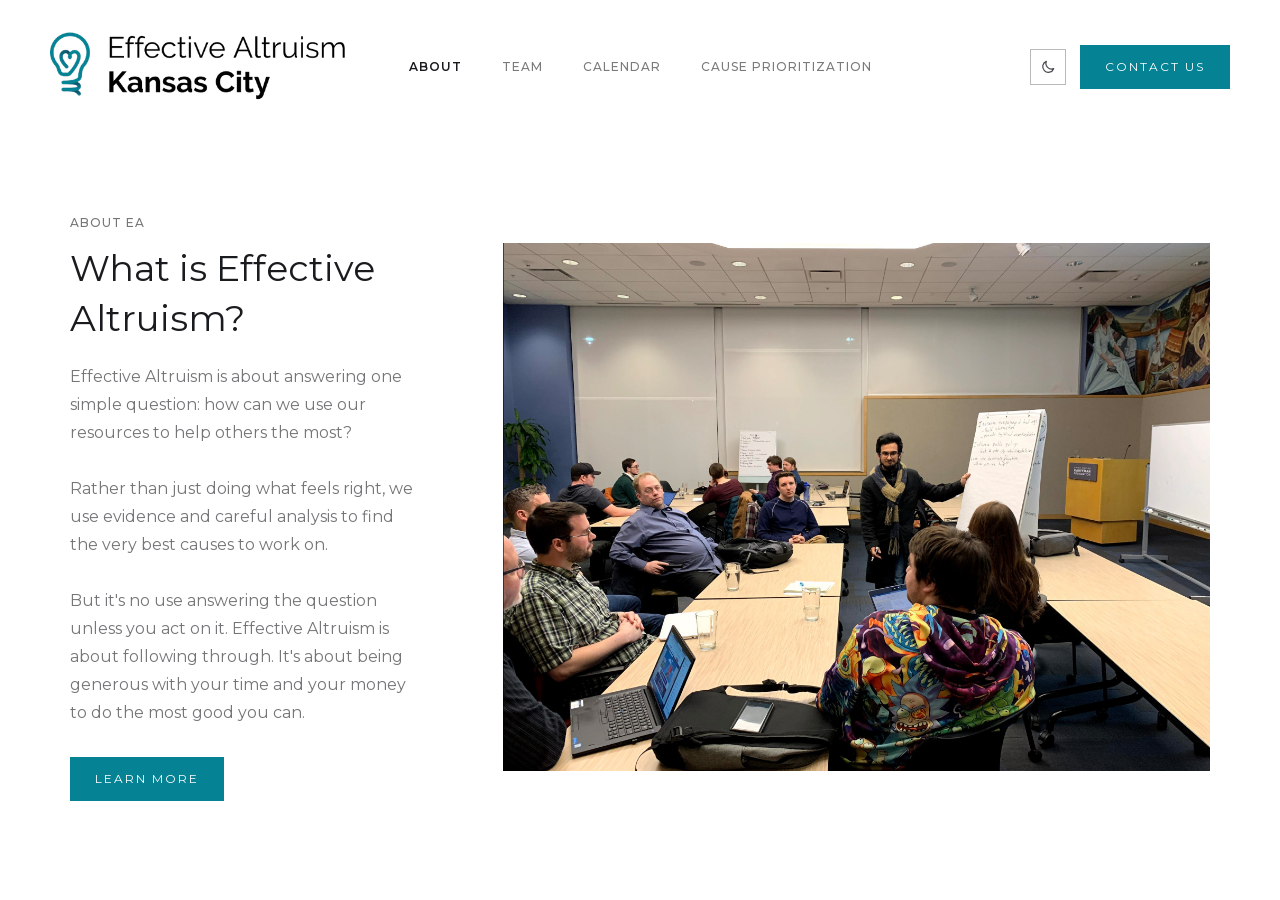
==== commit d5d09208: "Capitalize Effective Altruism throughout" ====
--- a/about.html
+++ b/about.html
@@ -3,11 +3,11 @@
 <head>
   <meta charset="utf-8">
   <title>About Effective Altruism | Effective Altruism Kansas City</title>
-  <meta content="What effective altruism is and how EA Kansas City approaches it: using evidence and careful analysis to find the best causes, then actually following through." name="description">
+  <meta content="What Effective Altruism is and how EA Kansas City approaches it: using evidence and careful analysis to find the best causes, then actually following through." name="description">
   <meta content="About Effective Altruism | Effective Altruism Kansas City" property="og:title">
-  <meta content="What effective altruism is and how EA Kansas City approaches it: using evidence and careful analysis to find the best causes, then actually following through." property="og:description">
+  <meta content="What Effective Altruism is and how EA Kansas City approaches it: using evidence and careful analysis to find the best causes, then actually following through." property="og:description">
   <meta content="About Effective Altruism | Effective Altruism Kansas City" property="twitter:title">
-  <meta content="What effective altruism is and how EA Kansas City approaches it: using evidence and careful analysis to find the best causes, then actually following through." property="twitter:description">
+  <meta content="What Effective Altruism is and how EA Kansas City approaches it: using evidence and careful analysis to find the best causes, then actually following through." property="twitter:description">
   <meta content="https://www.eakansascity.org/images/eapresentation.jpg" property="og:image">
   <meta content="https://www.eakansascity.org/images/eapresentation.jpg" name="twitter:image">
   <meta property="og:type" content="website">
@@ -18,7 +18,7 @@
   <link href="css/effective-altruism-kansas-city.webflow.css" rel="stylesheet" type="text/css">
   <link href="css/fonts.css" rel="stylesheet" type="text/css">
   <meta name="theme-color" id="meta-theme" content="#ffffff">
-  <link href="css/theme.css?v=2" rel="stylesheet" type="text/css">
+  <link href="css/theme.css?v=3" rel="stylesheet" type="text/css">
   <script type="text/javascript">(function(){var t=null;try{t=localStorage.getItem('eakc-theme')}catch(e){}if(t!=='dark'&&t!=='light')t=matchMedia('(prefers-color-scheme: dark)').matches?'dark':'light';document.documentElement.setAttribute('data-theme',t)})();</script>
   <script type="text/javascript">!function(o,c){var n=c.documentElement,t=" w-mod-";n.className+=t+"js",("ontouchstart"in o||o.DocumentTouch&&c instanceof DocumentTouch)&&(n.className+=t+"touch")}(window,document);</script>
   <link href="https://www.eakansascity.org/about.html" rel="canonical">
@@ -28,7 +28,7 @@
 </head>
 <body>
   <div data-collapse="medium" data-animation="default" data-duration="400" role="banner" class="navigation w-nav">
-    <div class="navigation-wrap"><a class='logo-link w-nav-brand' href='index.html'><img src="images/eakclogosmall.png" width="300" srcset="images/eakclogosmall-p-500.png 500w, images/eakclogosmall-p-800.png 800w, images/eakclogosmall-p-1080.png 1080w, images/eakclogosmall-p-1600.png 1600w, images/eakclogosmall.png 1843w" sizes="(max-width: 479px) 100vw, 300px" alt="Effective Altruism Kansas City logo" class="logo-image"></a>
+    <div class="navigation-wrap"><a class='logo-link w-nav-brand' href='index.html'><img src="images/eakclogosmall.png" width="300" srcset="images/eakclogosmall-p-500.png 500w, images/eakclogosmall-p-800.png 800w, images/eakclogosmall-p-1080.png 1080w, images/eakclogosmall-p-1600.png 1600w, images/eakclogosmall.png 1843w" sizes="(max-width: 479px) 205px, (max-width: 991px) 240px, 300px" alt="Effective Altruism Kansas City logo" class="logo-image"></a>
       <div class="menu">
         <nav role="navigation" class="navigation-items w-nav-menu"><a aria-current='page' href="about.html" class="navigation-item w-nav-link w--current">About</a><a href="team.html" class="navigation-item w-nav-link">team</a><a href="calendar.html" class="navigation-item w-nav-link">Calendar</a><a href="cause-prioritization.html" class="navigation-item w-nav-link">Cause Prioritization</a></nav>
         <div class="menu-button w-nav-button"><img src="images/menu-icon_1menu-icon.png" width="22" alt="" class="menu-icon"></div>
@@ -52,7 +52,7 @@
             <div class="home-section-wrap">
               <div class="label cc-light">About ea</div>
               <h2 class="section-heading">What is Effective Altruism?</h2>
-              <p class="paragraph-light">Effective altruism is about answering one simple question: how can we use our resources to help others the most?<br><br>Rather than just doing what feels right, we use evidence and careful analysis to find the very best causes to work on.<br><br>But it&#x27;s no use answering the question unless you act on it. Effective altruism is about following through. It&#x27;s about being generous with your time and your money to do the most good you can.</p>
+              <p class="paragraph-light">Effective Altruism is about answering one simple question: how can we use our resources to help others the most?<br><br>Rather than just doing what feels right, we use evidence and careful analysis to find the very best causes to work on.<br><br>But it&#x27;s no use answering the question unless you act on it. Effective Altruism is about following through. It&#x27;s about being generous with your time and your money to do the most good you can.</p>
             </div>
             <a href="https://www.effectivealtruism.org/" target="_blank" class="button w-inline-block">
               <div>Learn More</div>
--- a/css/theme.css
+++ b/css/theme.css
@@ -1,8 +1,10 @@
-/* Dark mode for eakansascity.org.
-   Light mode stays exactly the Webflow export; every dark rule hangs off
-   html[data-theme="dark"], which an inline head snippet sets before first paint
-   (saved choice in localStorage, otherwise the system preference). js/theme.js
-   owns the toggle. Dark colors are contrast-checked against #101214 / #1a1d20. */
+/* Custom layer for eakansascity.org: dark mode, then mobile polish.
+   The Webflow export css stays untouched; this file loads last and overrides.
+   Dark rules hang off html[data-theme="dark"], which an inline head snippet
+   sets before first paint (saved choice in localStorage, otherwise the system
+   preference). js/theme.js owns the toggle. Dark colors are contrast-checked
+   against #101214 / #1a1d20. Mobile rules live at the bottom, scoped to the
+   same breakpoints the export uses (991 / 767 / 479). */
 
 /* the toggle button, both themes */
 .nav-actions{position:relative;z-index:5;display:-webkit-box;display:-webkit-flex;display:-ms-flexbox;display:flex;-webkit-box-align:center;-webkit-align-items:center;-ms-flex-align:center;align-items:center;gap:14px}
@@ -35,3 +37,50 @@
 /* hero: fade the photo into the dark page instead of into white */
 html[data-theme="dark"] .gradient-bg{background-image:-webkit-gradient(linear,left top,left bottom,color-stop(44%,rgba(18,80,92,.55)),to(#101214));background-image:linear-gradient(180deg,rgba(18,80,92,.55) 44%,#101214)}
 html[data-theme="dark"] .intro-header{background-color:#1a1d20}
+
+/* ---- Mobile polish ---- */
+
+/* invisible hit-area bump for the 36px toggle, safe at every width */
+.theme-toggle{position:relative}
+.theme-toggle::after{content:"";position:absolute;inset:-5px}
+
+/* hero CTAs: side by side on wide screens, equal-width stack on phones.
+   Replaces the inline flex styles that let the two buttons render at
+   mismatched natural widths when they wrapped. */
+.hero-buttons{display:-webkit-box;display:-webkit-flex;display:-ms-flexbox;display:flex;gap:16px;-webkit-box-pack:center;-webkit-justify-content:center;-ms-flex-pack:center;justify-content:center;-webkit-flex-wrap:wrap;-ms-flex-wrap:wrap;flex-wrap:wrap}
+
+@media (max-width: 991px){
+/* The logo's 300px min-content overflowed the nav row on phones, which shoved
+   the theme toggle on top of the hamburger. Let the logo shrink, cap its art,
+   pad the hamburger up to a 42px tap target, and hold space between the two. */
+.logo-link{-webkit-box-flex:1;-webkit-flex:1 1 auto;-ms-flex:1 1 auto;flex:1 1 auto;min-width:0;padding-right:8px}
+.logo-image{width:100%;max-width:240px}
+.menu-button{padding:10px}
+.nav-actions{margin-left:6px}
+/* iOS Safari mishandles fixed backgrounds; keep the parallax to desktop */
+.intro-header{background-attachment:scroll}
+/* the open dropdown's hover/active bgs are hardcoded light in the export */
+html[data-theme="dark"] .navigation-item:hover{background-color:#22262a}
+html[data-theme="dark"] .navigation-item:active{background-color:#2a3036}
+}
+
+@media (max-width: 767px){
+/* the export's 80-120px section gaps read as dead space on a phone */
+.home-content-wrap{margin-top:32px;margin-bottom:64px}
+.about-grid{grid-row-gap:32px;margin-bottom:48px}
+.motto-wrap{margin-bottom:60px}
+/* a fixed 620px hero clips once text wraps; let content set the height */
+.intro-header{height:auto;min-height:540px}
+.gradient-bg{padding:56px 0}
+/* the export drops this type to 30px but leaves the 52px line-height */
+.heading-jumbo-small{line-height:44px}
+}
+
+@media (max-width: 479px){
+.logo-image{max-width:205px}
+.menu{margin-left:10px}
+.heading-jumbo-small{font-size:24px;line-height:36px}
+.section-heading{font-size:28px;line-height:38px}
+.hero-buttons{gap:12px}
+.hero-buttons .button{-webkit-box-flex:1;-webkit-flex:1 1 100%;-ms-flex:1 1 100%;flex:1 1 100%;max-width:320px}
+}
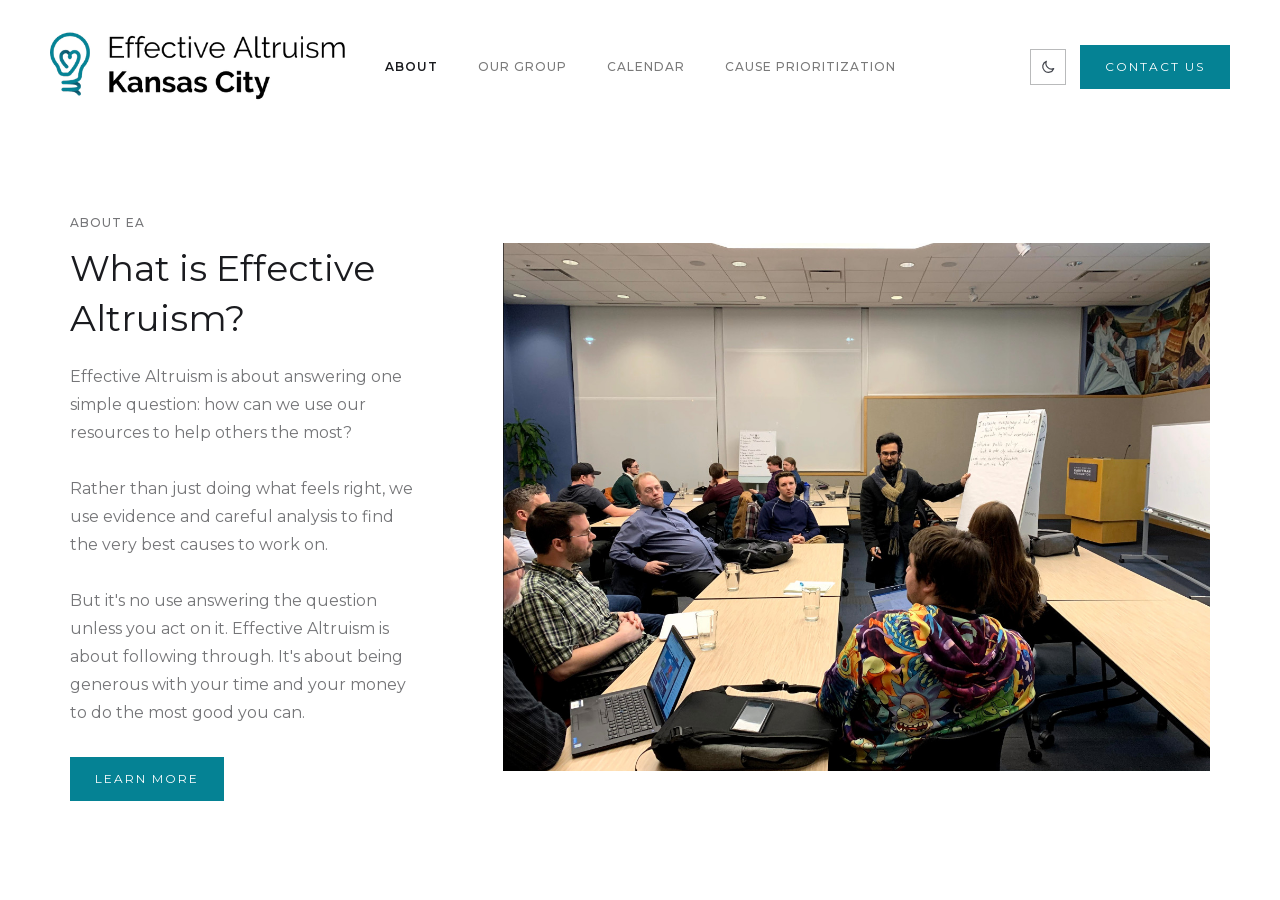
==== commit 828ea3c4: "Rename the team tab to Our group and rewrite the group intro" ====
--- a/about.html
+++ b/about.html
@@ -30,7 +30,7 @@
   <div data-collapse="medium" data-animation="default" data-duration="400" role="banner" class="navigation w-nav">
     <div class="navigation-wrap"><a class='logo-link w-nav-brand' href='index.html'><img src="images/eakclogosmall.png" width="300" srcset="images/eakclogosmall-p-500.png 500w, images/eakclogosmall-p-800.png 800w, images/eakclogosmall-p-1080.png 1080w, images/eakclogosmall-p-1600.png 1600w, images/eakclogosmall.png 1843w" sizes="(max-width: 479px) 205px, (max-width: 991px) 240px, 300px" alt="Effective Altruism Kansas City logo" class="logo-image"></a>
       <div class="menu">
-        <nav role="navigation" class="navigation-items w-nav-menu"><a aria-current='page' href="about.html" class="navigation-item w-nav-link w--current">About</a><a href="team.html" class="navigation-item w-nav-link">team</a><a href="calendar.html" class="navigation-item w-nav-link">Calendar</a><a href="cause-prioritization.html" class="navigation-item w-nav-link">Cause Prioritization</a></nav>
+        <nav role="navigation" class="navigation-items w-nav-menu"><a aria-current='page' href="about.html" class="navigation-item w-nav-link w--current">About</a><a href="team.html" class="navigation-item w-nav-link">Our group</a><a href="calendar.html" class="navigation-item w-nav-link">Calendar</a><a href="cause-prioritization.html" class="navigation-item w-nav-link">Cause Prioritization</a></nav>
         <div class="menu-button w-nav-button"><img src="images/menu-icon_1menu-icon.png" width="22" alt="" class="menu-icon"></div>
       </div>
       <div class="nav-actions">
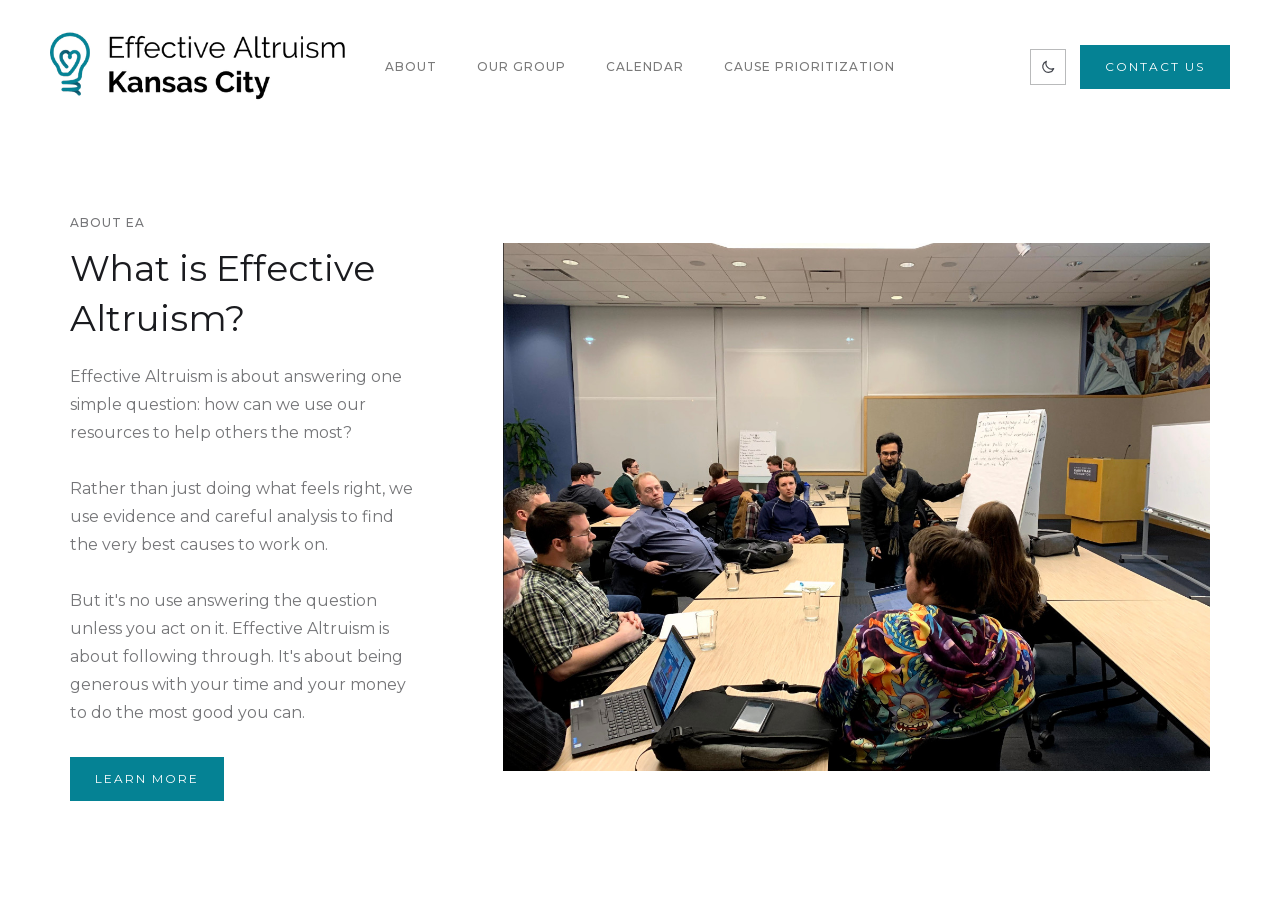
==== commit 7e70fcfd: "Use extensionless URLs for all internal links" ====
--- a/about.html
+++ b/about.html
@@ -21,16 +21,16 @@
   <link href="css/theme.css?v=3" rel="stylesheet" type="text/css">
   <script type="text/javascript">(function(){var t=null;try{t=localStorage.getItem('eakc-theme')}catch(e){}if(t!=='dark'&&t!=='light')t=matchMedia('(prefers-color-scheme: dark)').matches?'dark':'light';document.documentElement.setAttribute('data-theme',t)})();</script>
   <script type="text/javascript">!function(o,c){var n=c.documentElement,t=" w-mod-";n.className+=t+"js",("ontouchstart"in o||o.DocumentTouch&&c instanceof DocumentTouch)&&(n.className+=t+"touch")}(window,document);</script>
-  <link href="https://www.eakansascity.org/about.html" rel="canonical">
-  <meta content="https://www.eakansascity.org/about.html" property="og:url">
+  <link href="https://www.eakansascity.org/about" rel="canonical">
+  <meta content="https://www.eakansascity.org/about" property="og:url">
   <link href="images/favicon.ico" rel="shortcut icon" type="image/x-icon">
   <link href="images/webclip.png" rel="apple-touch-icon">
 </head>
 <body>
   <div data-collapse="medium" data-animation="default" data-duration="400" role="banner" class="navigation w-nav">
-    <div class="navigation-wrap"><a class='logo-link w-nav-brand' href='index.html'><img src="images/eakclogosmall.png" width="300" srcset="images/eakclogosmall-p-500.png 500w, images/eakclogosmall-p-800.png 800w, images/eakclogosmall-p-1080.png 1080w, images/eakclogosmall-p-1600.png 1600w, images/eakclogosmall.png 1843w" sizes="(max-width: 479px) 205px, (max-width: 991px) 240px, 300px" alt="Effective Altruism Kansas City logo" class="logo-image"></a>
+    <div class="navigation-wrap"><a class='logo-link w-nav-brand' href='/'><img src="images/eakclogosmall.png" width="300" srcset="images/eakclogosmall-p-500.png 500w, images/eakclogosmall-p-800.png 800w, images/eakclogosmall-p-1080.png 1080w, images/eakclogosmall-p-1600.png 1600w, images/eakclogosmall.png 1843w" sizes="(max-width: 479px) 205px, (max-width: 991px) 240px, 300px" alt="Effective Altruism Kansas City logo" class="logo-image"></a>
       <div class="menu">
-        <nav role="navigation" class="navigation-items w-nav-menu"><a aria-current='page' href="about.html" class="navigation-item w-nav-link w--current">About</a><a href="team.html" class="navigation-item w-nav-link">Our group</a><a href="calendar.html" class="navigation-item w-nav-link">Calendar</a><a href="cause-prioritization.html" class="navigation-item w-nav-link">Cause Prioritization</a></nav>
+        <nav role="navigation" class="navigation-items w-nav-menu"><a aria-current='page' href="/about" class="navigation-item w-nav-link w--current">About</a><a href="/team" class="navigation-item w-nav-link">Our group</a><a href="/calendar" class="navigation-item w-nav-link">Calendar</a><a href="/cause-prioritization" class="navigation-item w-nav-link">Cause Prioritization</a></nav>
         <div class="menu-button w-nav-button"><img src="images/menu-icon_1menu-icon.png" width="22" alt="" class="menu-icon"></div>
       </div>
       <div class="nav-actions">
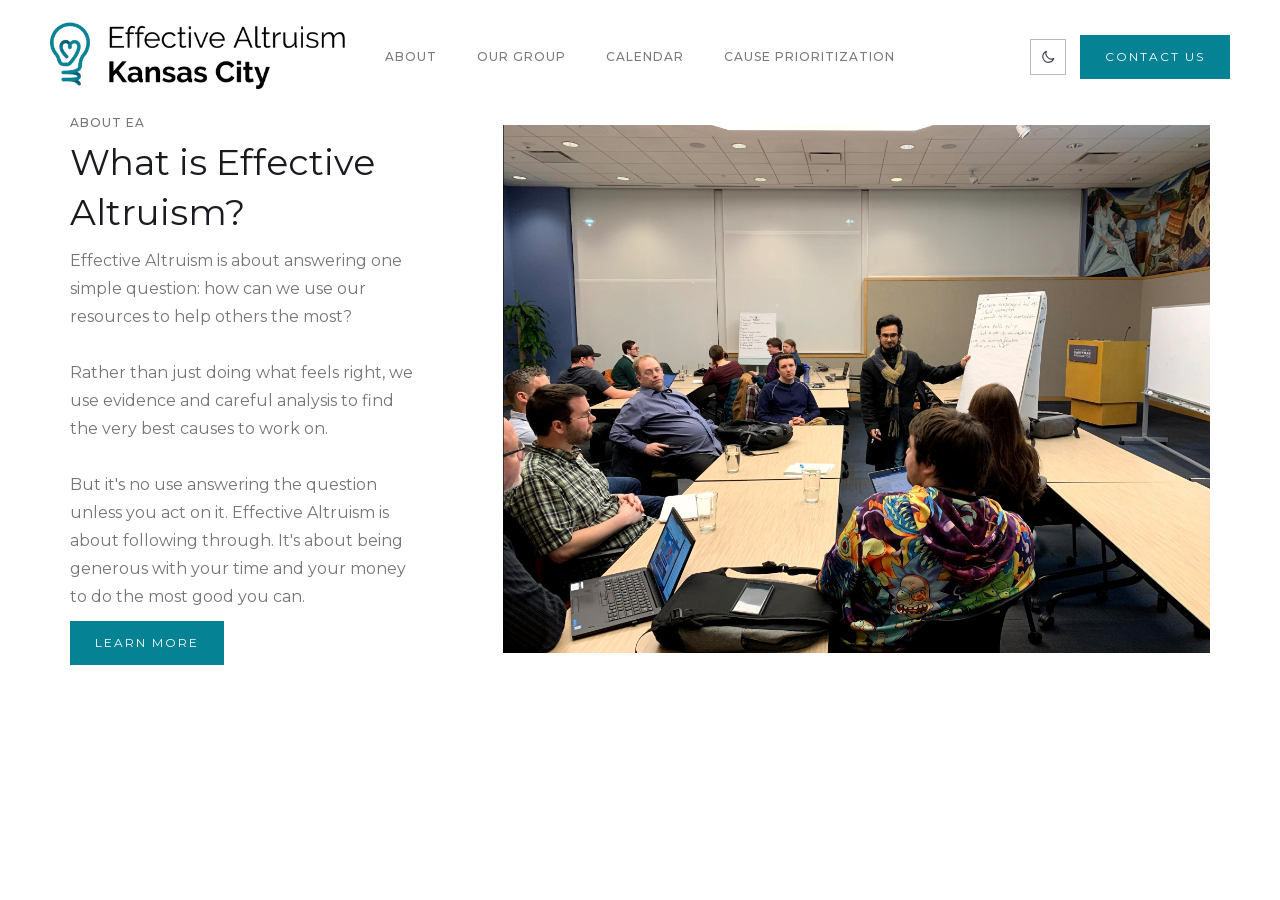
==== commit cce33b10: "Fit Our group on shorter screens and replace the Webflow favicon" ====
--- a/about.html
+++ b/about.html
@@ -18,19 +18,20 @@
   <link href="css/effective-altruism-kansas-city.webflow.css" rel="stylesheet" type="text/css">
   <link href="css/fonts.css" rel="stylesheet" type="text/css">
   <meta name="theme-color" id="meta-theme" content="#ffffff">
-  <link href="css/theme.css?v=3" rel="stylesheet" type="text/css">
+  <link href="css/theme.css?v=5" rel="stylesheet" type="text/css">
   <script type="text/javascript">(function(){var t=null;try{t=localStorage.getItem('eakc-theme')}catch(e){}if(t!=='dark'&&t!=='light')t=matchMedia('(prefers-color-scheme: dark)').matches?'dark':'light';document.documentElement.setAttribute('data-theme',t)})();</script>
   <script type="text/javascript">!function(o,c){var n=c.documentElement,t=" w-mod-";n.className+=t+"js",("ontouchstart"in o||o.DocumentTouch&&c instanceof DocumentTouch)&&(n.className+=t+"touch")}(window,document);</script>
   <link href="https://www.eakansascity.org/about" rel="canonical">
   <meta content="https://www.eakansascity.org/about" property="og:url">
-  <link href="images/favicon.ico" rel="shortcut icon" type="image/x-icon">
-  <link href="images/webclip.png" rel="apple-touch-icon">
+  <link href="images/favicon.ico?v=2" rel="icon" type="image/x-icon">
+  <link href="images/favicon-192.png" rel="icon" type="image/png" sizes="192x192">
+  <link href="images/webclip.png?v=2" rel="apple-touch-icon">
 </head>
 <body>
   <div data-collapse="medium" data-animation="default" data-duration="400" role="banner" class="navigation w-nav">
     <div class="navigation-wrap"><a class='logo-link w-nav-brand' href='/'><img src="images/eakclogosmall.png" width="300" srcset="images/eakclogosmall-p-500.png 500w, images/eakclogosmall-p-800.png 800w, images/eakclogosmall-p-1080.png 1080w, images/eakclogosmall-p-1600.png 1600w, images/eakclogosmall.png 1843w" sizes="(max-width: 479px) 205px, (max-width: 991px) 240px, 300px" alt="Effective Altruism Kansas City logo" class="logo-image"></a>
       <div class="menu">
-        <nav role="navigation" class="navigation-items w-nav-menu"><a aria-current='page' href="/about" class="navigation-item w-nav-link w--current">About</a><a href="/team" class="navigation-item w-nav-link">Our group</a><a href="/calendar" class="navigation-item w-nav-link">Calendar</a><a href="/cause-prioritization" class="navigation-item w-nav-link">Cause Prioritization</a></nav>
+        <nav role="navigation" class="navigation-items w-nav-menu"><a aria-current='page' href="/about" class="navigation-item w-nav-link w--current">About</a><a href="/our-group" class="navigation-item w-nav-link">Our group</a><a href="/calendar" class="navigation-item w-nav-link">Calendar</a><a href="/cause-prioritization" class="navigation-item w-nav-link">Cause Prioritization</a></nav>
         <div class="menu-button w-nav-button"><img src="images/menu-icon_1menu-icon.png" width="22" alt="" class="menu-icon"></div>
       </div>
       <div class="nav-actions">
--- a/css/theme.css
+++ b/css/theme.css
@@ -44,6 +44,18 @@
 .theme-toggle{position:relative}
 .theme-toggle::after{content:"";position:absolute;inset:-5px}
 
+/* About and Our group should fit one screen without scrolling: the export
+   framed them with 80px top / 120px + 80px bottom margins of empty space,
+   plus a tall nav and generous heading margins */
+.home-content-wrap{margin-top:0;margin-bottom:32px}
+.about-grid{margin-bottom:24px}
+.home-section-wrap{margin-bottom:10px}
+.home-section-wrap .label{margin-bottom:4px}
+.section-heading{margin-top:4px;margin-bottom:10px}
+@media (min-width: 992px){
+.navigation{padding-top:20px;padding-bottom:20px}
+}
+
 /* hero CTAs: side by side on wide screens, equal-width stack on phones.
    Replaces the inline flex styles that let the two buttons render at
    mismatched natural widths when they wrapped. */
@@ -65,9 +77,7 @@
 }
 
 @media (max-width: 767px){
-/* the export's 80-120px section gaps read as dead space on a phone */
-.home-content-wrap{margin-top:32px;margin-bottom:64px}
-.about-grid{grid-row-gap:32px;margin-bottom:48px}
+.about-grid{grid-row-gap:32px}
 .motto-wrap{margin-bottom:60px}
 /* a fixed 620px hero clips once text wraps; let content set the height */
 .intro-header{height:auto;min-height:540px}
